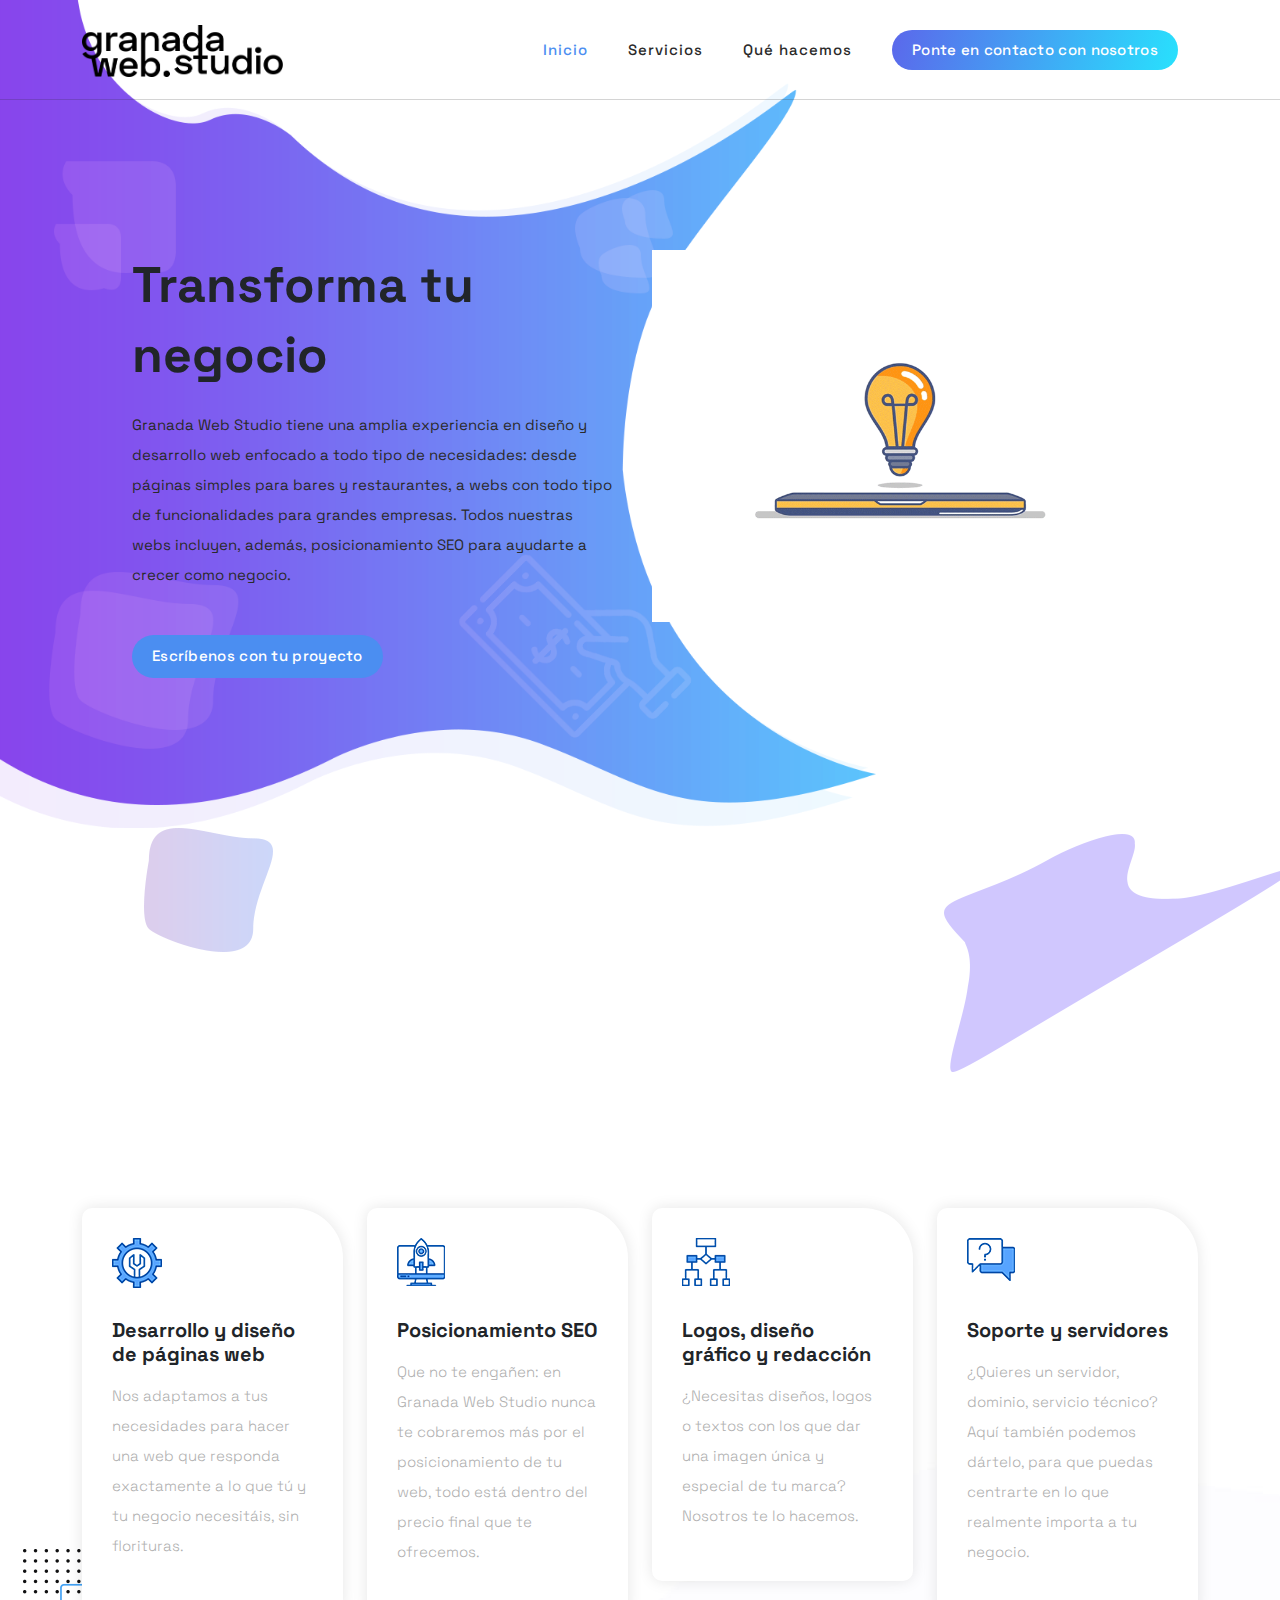
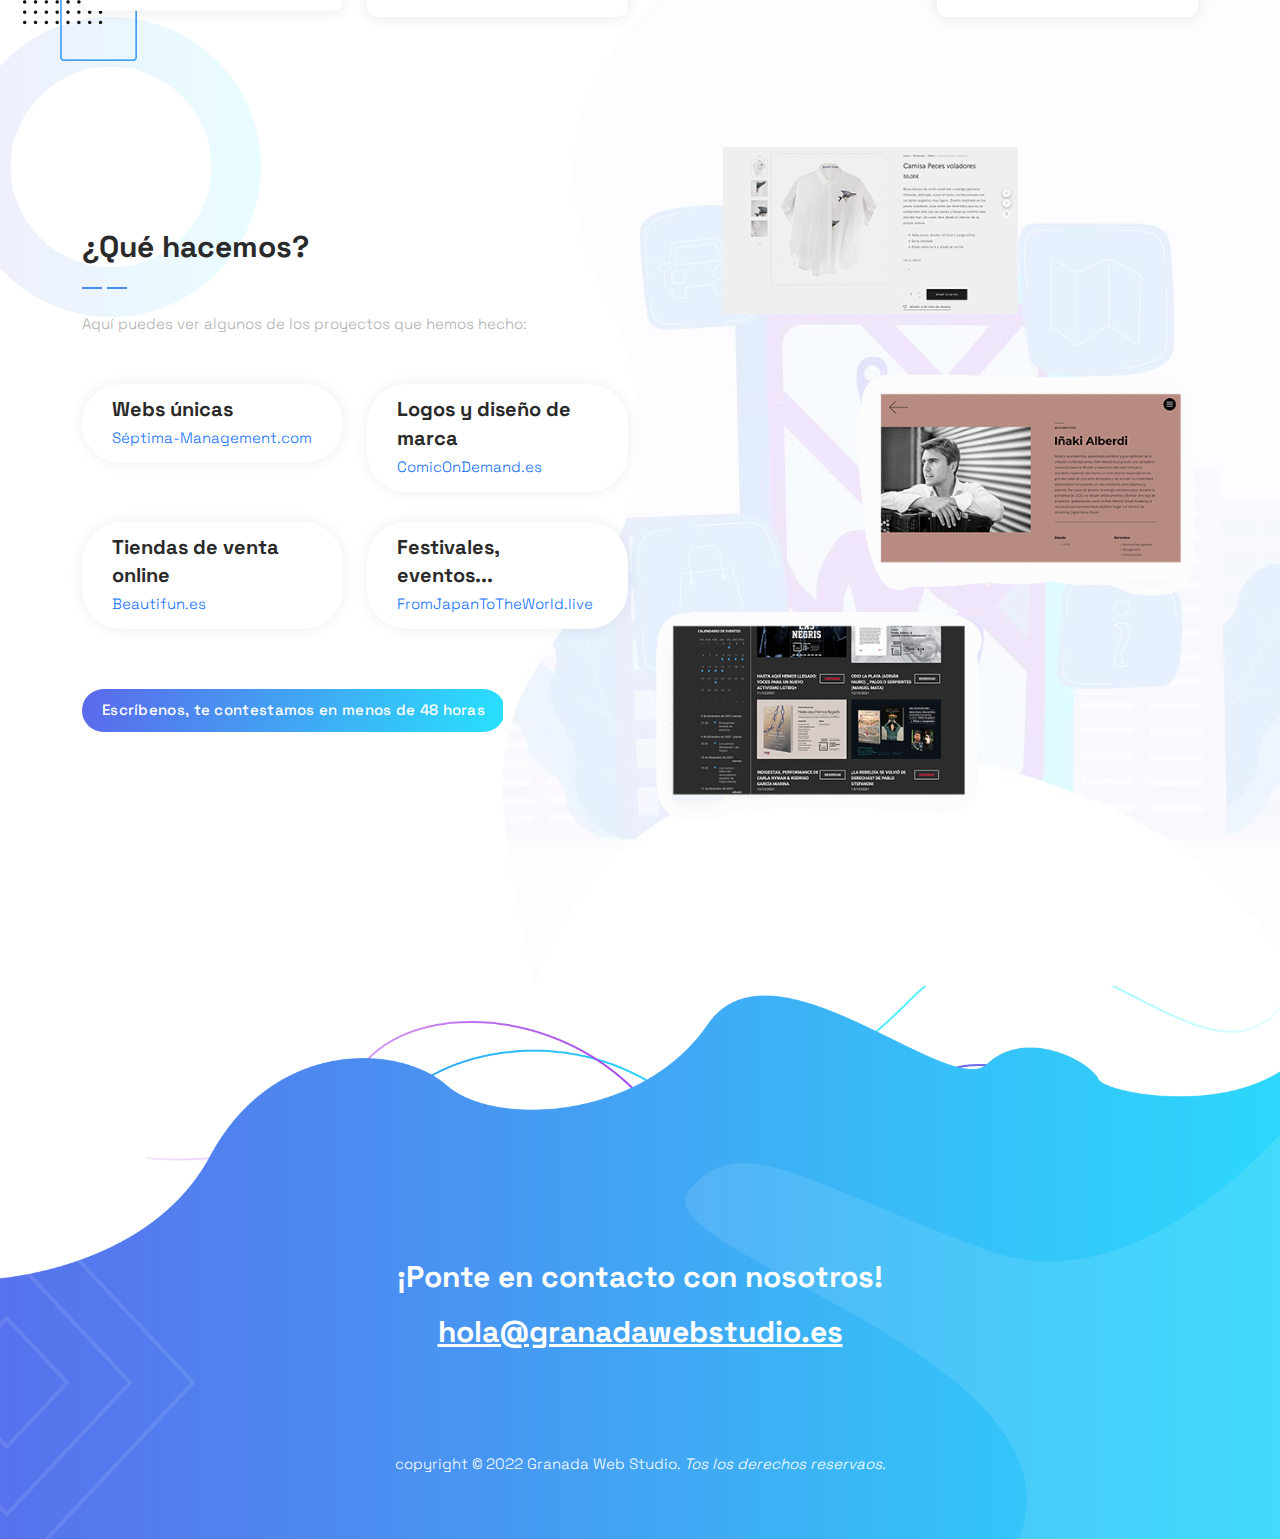
==== index.html @ 1169d25f "seo" ====
<!DOCTYPE html>
<html lang="es_ES">

  <head>

    <meta charset="UTF-8">
    <meta name="viewport" content="width=device-width, initial-scale=1, shrink-to-fit=no">
    <meta name="description" content="Diseño web y posicionamiento desde Granada al mejor precio: para negocios, bares, eventos y todo tipo de empresas."/>
    <meta property="og:locale" content="es_ES" />
    <meta property="og:type" content="website" />
    <meta property="og:title" content="Granada Web Studio: diseño web para bares, negocios y empresas" />
    <meta property="og:description" content="Diseño web y posicionamiento desde Granada al mejor precio: para negocios, bares, eventos y todo tipo de empresas." />
    <meta property="og:url" content="https://mangaondemand.es/" />
    <meta property="og:site_name" content="Granada Web Studio" />
    <meta property="og:image" content="assets/images/socials.png" />
    <meta property="og:image:secure_url" content="assets/images/socials.png" />
    <meta name="author" content="">
    <link rel="preconnect" href="https://fonts.googleapis.com">
    <link rel="preconnect" href="https://fonts.gstatic.com" crossorigin>
    <link rel="preconnect" href="https://fonts.googleapis.com">
    <link href="https://fonts.googleapis.com/css2?family=Space+Grotesk:wght@300;400;500;600;700&display=swap" rel="stylesheet"> 

    <title>Granada Web Studio - diseño web para bares, negocios y empresas</title>

    <!-- Bootstrap core CSS -->
    <link href="vendor/bootstrap/css/bootstrap.min.css" rel="stylesheet">


        <!-- Global site tag (gtag.js) - Google Analytics -->
<script async src="https://www.googletagmanager.com/gtag/js?id=UA-214917994-1">
</script>
<script>
  window.dataLayer = window.dataLayer || [];
  function gtag(){dataLayer.push(arguments);}
  gtag('js', new Date());

  gtag('config', 'UA-214917994-1');
</script>

    <!-- Additional CSS Files -->
    <link rel="stylesheet" href="https://use.fontawesome.com/releases/v5.8.1/css/all.css" integrity="sha384-50oBUHEmvpQ+1lW4y57PTFmhCaXp0ML5d60M1M7uH2+nqUivzIebhndOJK28anvf" crossorigin="anonymous">
    <link rel="stylesheet" href="assets/css/grx.css">
    <link rel="stylesheet" href="assets/css/animated.css">
    <link rel="stylesheet" href="assets/css/owl.css">

  </head>

<body>

  <!-- ***** Preloader Start ***** -->
  <div id="js-preloader" class="js-preloader">
    <div class="preloader-inner">
      <span class="dot"></span>
      <div class="dots">
        <span></span>
        <span></span>
        <span></span>
      </div>
    </div>
  </div>
  <!-- ***** Preloader End ***** -->

  <!-- ***** Header Area Start ***** -->
  <header class="header-area header-sticky wow slideInDown" data-wow-duration="0.75s" data-wow-delay="0s">
    <div class="container">
      <div class="row">
        <div class="col-12">
          <nav class="main-nav">
            <!-- ***** Logo Start ***** -->
            <a href="index.html" class="logo">
              <img src="assets/images/logo.png" alt="Chain App Dev">
            </a>
            <!-- ***** Logo End ***** -->
            <!-- ***** Menu Start ***** -->
            <ul class="nav">
              <li class="scroll-to-section"><a href="#top" class="active">Inicio</a></li>
              <li class="scroll-to-section"><a href="#services">Servicios</a></li>
              <li class="scroll-to-section"><a href="#about">Qué hacemos</a></li>
              <li><div class="gradient-button"><a href="#contact">Ponte en contacto con nosotros</a></div></li> 
            </ul>        
            <a class='menu-trigger'>
                <span>Menu</span>
            </a>
            <!-- ***** Menu End ***** -->
          </nav>
        </div>
      </div>
    </div>
  </header>

  <div class="main-banner wow fadeIn" id="top" data-wow-duration="1s" data-wow-delay="0.5s">
    <div class="container">
      <div class="row">
        <div class="col-lg-12">
          <div class="row">
            <div class="col-lg-6 align-self-center">
              <div class="left-content show-up header-text wow fadeInLeft" data-wow-duration="1s" data-wow-delay="1s">
                <div class="row">
                  <div class="col-lg-12">
                    <h2>Transforma tu negocio</h2>
                    <p>Granada Web Studio tiene una amplia experiencia en diseño y desarrollo web enfocado a todo tipo de necesidades: desde páginas simples para bares y restaurantes, a webs con todo tipo de funcionalidades para grandes empresas. Todos nuestras webs incluyen, además, posicionamiento SEO para ayudarte a crecer como negocio.</p>
                  </div>
                  <div class="col-lg-12">
                    <div class="white-button first-button scroll-to-section">
                      <a href="#contact">Escríbenos con tu proyecto</a>
                    </div>
                  </div>
                </div>
              </div>
            </div>
            <div class="col-lg-6">
              <div class="right-image wow fadeInRight" data-wow-duration="1s" data-wow-delay="0.5s">
                <img src="assets/images/home.gif" alt="">
              </div>
            </div>
          </div>
        </div>
      </div>
    </div>
  </div>

  <div id="services" class="services section">
    <div class="container">
      <div class="row">
        <div class="col-lg-8 offset-lg-2">
          <div class="section-heading  wow fadeInDown" data-wow-duration="1s" data-wow-delay="0.5s">
            <h4>Todo lo que tu idea necesita</h4>
            <img src="assets/images/heading-line-dec.png" alt="">
            <p>En Granada Web Studio llevamos 10 años trabajando con todo tipo de clientes. Sabemos lo que necesitas y cuál es la forma más rápida, barata y eficiente de dártelo. Échale un ojo a esto:</p>
          </div>
        </div>
      </div>
    </div>
    <div class="container">
      <div class="row">
        <div class="col-lg-3">
          <div class="service-item first-service">
            <div class="icon"></div>
            <h4>Desarrollo y diseño de páginas web</h4>
            <p>Nos adaptamos a tus necesidades para hacer una web que responda exactamente a lo que tú y tu negocio necesitáis, sin florituras.</p>
            
          </div>
        </div>
        <div class="col-lg-3">
          <div class="service-item second-service">
            <div class="icon"></div>
            <h4>Posicionamiento SEO</h4>
            <p>Que no te engañen: en Granada Web Studio nunca te cobraremos más por el posicionamiento de tu web, todo está dentro del precio final que te ofrecemos.</p>
            
          </div>
        </div>
        <div class="col-lg-3">
          <div class="service-item third-service">
            <div class="icon"></div>
            <h4>Logos, diseño gráfico y redacción</h4>
            <p>¿Necesitas diseños, logos o textos con los que dar una imagen única y especial de tu marca? Nosotros te lo hacemos.</p>
            
          </div>
        </div>
        <div class="col-lg-3">
          <div class="service-item fourth-service">
            <div class="icon"></div>
            <h4>Soporte y servidores</h4>
            <p>¿Quieres un servidor, dominio, servicio técnico? Aquí también podemos dártelo, para que puedas centrarte en lo que realmente importa a tu negocio.</p>
            
          </div>
        </div>
      </div>
    </div>
  </div>

  <div id="about" class="about-us section">
    <div class="container">
      <div class="row">
        <div class="col-lg-6 align-self-center">
          <div class="section-heading">
            <h4>¿Qué hacemos?</h4>
            <img src="assets/images/heading-line-dec.png" alt="">
            <p>Aquí puedes ver algunos de los proyectos que hemos hecho:</p>
          </div>
          <div class="row">
            <div class="col-lg-6">
              <div class="box-item">
                <h4><a target="_blank" href="https://septima-management.com/">Webs únicas</a></h4>
                <p><a target="_blank" href="https://septima-management.com/">Séptima-Management.com</a></p>
              </div>
            </div>
            <div class="col-lg-6">
              <div class="box-item">
                <h4><a target="_blank" href="https://comicondemand.es/">Logos y diseño de marca</a></h4>
                <p><a target="_blank" href="https://comicondemand.es/">ComicOnDemand.es</a></p>
              </div>
            </div>
            <div class="col-lg-6">
              <div class="box-item">
                <h4><a target="_blank" href="https://beautifun.es/">Tiendas de venta online</a></h4>
                <p><a target="_blank" href="https://beautifun.es/">Beautifun.es</a></p>
              </div>
            </div>
            <div class="col-lg-6">
              <div class="box-item">
                <h4><a target="_blank" href="https://fromjapantotheworld.live/">Festivales, eventos...</a></h4>
                <p><a target="_blank" href="https://fromjapantotheworld.live/">FromJapanToTheWorld.live</a></p>
              </div>
            </div>
            <div class="col-lg-12">
              <div class="gradient-button">
                <a href="#contact">Escríbenos, te contestamos en menos de 48 horas</a>
              </div>
            </div>
          </div>
        </div>
        <div class="col-lg-6">
          <div class="right-image">
            <img src="assets/images/webs.gif" alt="">
          </div>
        </div>
      </div>
    </div>
  </div>

 
  <footer id="contact">
    <div class="container">
      <div class="row">
        <div class="col-lg-12">
          <div class="section-heading">
            <h4>¡Ponte en contacto con nosotros!</h4>
              <h4 class="email"><a style="color:#fff;text-decoration: underline !important;" href="mailto:hola@granadawebstudio.es">hola@granadawebstudio.es</a></h4>
            </div>
          </div>
            
        </div>
      </div>
      <div class="row">
        
        <div class="col-lg-12">
          <div class="copyright-text">
            <p>copyright © 2022 Granada Web Studio. <i>Tos los derechos reservaos</i>.
         
        </p>
          </div>
        </div>
      </div>
    </div>
  </footer>


  <!-- Scripts -->
  <script src="vendor/jquery/jquery.min.js"></script>
  <script src="vendor/bootstrap/js/bootstrap.bundle.min.js"></script>
  <script src="assets/js/owl-carousel.js"></script>
  <script src="assets/js/animation.js"></script>
  <script src="assets/js/imagesloaded.js"></script>
  <script src="assets/js/popup.js"></script>
  <script src="assets/js/custom.js"></script>
</body>
</html>
---- assets/css/grx.css ----
/*

TemplateMo 570 Chain App Dev

https://templatemo.com/tm-570-chain-app-dev

*/

/* ---------------------------------------------
Table of contents
------------------------------------------------
01. font & reset css
02. reset
03. global styles
04. header
05. banner
06. features
07. testimonials
08. contact
09. footer
10. preloader
11. search
12. portfolio

--------------------------------------------- */
/* 
---------------------------------------------
font & reset css
--------------------------------------------- 
*/
/* 
---------------------------------------------
reset
--------------------------------------------- 
*/
html, body, div, span, applet, object, iframe, h1, h2, h3, h4, h5, h6, p, blockquote, div
pre, a, abbr, acronym, address, big, cite, code, del, dfn, em, font, img, ins, kbd, q,
s, samp, small, strike, strong, sub, sup, tt, var, b, u, i, center, dl, dt, dd, ol, ul, li,
figure, header, nav, section, article, aside, footer, figcaption {
  margin: 0;
  padding: 0;
  border: 0;
  outline: 0;
}

/* clear fix */
.grid:after {
  content: '';
  display: block;
  clear: both;
}

/* ---- .grid-item ---- */

.grid-sizer,
.grid-item {
  width: 50%;
}

.grid-item {
  float: left;
}

.grid-item img {
  display: block;
  max-width: 100%;
}

.clearfix:after {
  content: ".";
  display: block;
  clear: both;
  visibility: hidden;
  line-height: 0;
  height: 0;
}

.clearfix {
  display: inline-block;
}

html[xmlns] .clearfix {
  display: block;
}

* html .clearfix {
  height: 1%;
}

ul, li {
  padding: 0;
  margin: 0;
  list-style: none;
}

header, nav, section, article, aside, footer, hgroup {
  display: block;
}

* {
  box-sizing: border-box;
}

html, body {
  font-family: 'Space Grotesk', sans-serif;
  font-weight: 400;
  background-color: #fff;
  -ms-text-size-adjust: 100%;
  -webkit-font-smoothing: antialiased;
  -moz-osx-font-smoothing: grayscale;
}

a {
  text-decoration: none !important;
}

h1, h2, h3, h4, h5, h6 {
  margin-top: 0px;
  margin-bottom: 0px;
}

ul {
  margin-bottom: 0px;
}

p {
  font-size: 15px;
  line-height: 30px;
  font-weight: 300;
  color: #afafaf;
  text-align: left;
}

img {
  width: 100%;
  overflow: hidden;
}


/* 
---------------------------------------------
global styles
--------------------------------------------- 
*/
html,
body {
  background: #fff;
  font-family: 'Space Grotesk', sans-serif;
}

::selection {
  background: #4b8ef1;
  color: #fff !important;
}

::-moz-selection {
  background: #4b8ef1;
  color: #fff !important;
}

@media (max-width: 991px) {
  html, body {
    overflow-x: hidden;
  }
  .mobile-top-fix {
    margin-top: 30px;
    margin-bottom: 0px;
  }
  .mobile-bottom-fix {
    margin-bottom: 30px;
  }
  .mobile-bottom-fix-big {
    margin-bottom: 60px;
  }
}

.section-heading {
  position: relative;
  z-index: 2;
}

.section-heading h4 {
  color: #2a2a2a;
  font-size: 30px;
  font-weight: 700;
  margin-bottom: 10px;
}

.section-heading h4 em {
  font-style: normal;
  color: #4b8ef1;
}

.section-heading img {
  width: 45px;
  height: 2px;
}

.section-heading p {
  margin-top: 10px;
}

.show-up {
  position: relative;
  z-index: 2;
}

.white-button a {
  display: inline-block !important;
  padding: 10px 20px !important;
  color: #4b8ef1 !important;
  font-size: 15px;
  background-color: #fff;
  border-radius: 23px;
  font-weight: 500 !important;
  letter-spacing: 0.3px !important;
  transition: all .5s;
}

.white-button a i {
  margin-left: 5px;
  font-size: 18px;
}

.white-button a:hover {
  background-color: #4b8ef1;
  color: #fff !important;
}

.text-button a {
  font-size: 15px;
}

.text-button a i {
  margin-left: 5px;
  font-size: 14px;
  transition: all .3s;
}

.text-button a:hover i {
  margin-left: 8px;
}

.gradient-button a {
  display: inline-block !important;
  padding: 10px 20px !important;
  color: #fff !important;
  font-size: 15px;
  background: rgb(19,175,240);
  background: linear-gradient(105deg, rgba(91,104,235,1) 0%, rgba(40,225,253,1) 100%);
  border-radius: 23px;
  font-weight: 500 !important;
  letter-spacing: 0.3px !important;
  transition: all .5s;
}

.gradient-button a:hover {
  color: #fff !important;
  background: rgb(19,175,240);
  background: linear-gradient(105deg, rgba(91,104,235,1) 0%, rgba(40,225,253,1) 100%);
}

.border-button a {
  display: inline-block !important;
  padding: 10px 20px !important;
  color: #4b8ef1 !important;
  border: 1px solid #4b8ef1;
  font-size: 15px;
  display: inline-block;
  background-color: #fff;
  border-radius: 23px;
  font-weight: 500 !important;
  letter-spacing: 0.3px !important;
  transition: all .5s;
}

.border-button a:hover {
  background-color: #4b8ef1;
  color: #fff !important;
}

.email{
  font-size:35px;
}


@media (max-width: 992px) {

.email{
  font-size:25px !important;
}
.header-area .main-nav .logo {
  width: 30% !important;
}
.gradient-button{display: none;}
}

/* 
---------------------------------------------
header
--------------------------------------------- 
*/

.background-header {
  background-color: #fff !important;
  height: 80px!important;
  border-bottom: none !important;
  position: fixed!important;
  top: 0px;
  left: 0px;
  right: 0px;
  box-shadow: 0px 5px 8px rgba(0,0,0,0.03);
}

.background-header .logo,
.background-header .main-nav .nav li a {
  color: #fff;
}

.background-header .main-nav .nav li:hover a {
  color: #4b8ef1;
}

.background-header .nav li a.active {
  position: relative;
  color: #fff;
}

.background-header .nav li a.active:after {
  position: absolute;
  width: 100%;
  height: 1px;
  background-color: #4b8ef1;
  content: '';
  left: 50%;
  bottom: -20px;
  transform: translateX(-50%);
}

.background-header .nav li:last-child a.active:after {
  background-color: transparent;
}

.header-area {
  background-color: transparent;
  border-bottom: 1px solid rgba(42,42,42,0.2);
  position: absolute;
  left: 0px;
  right: 0px;
  z-index: 100;
  height: 100px;
  -webkit-transition: all .5s ease 0s;
  -moz-transition: all .5s ease 0s;
  -o-transition: all .5s ease 0s;
  transition: all .5s ease 0s;
}

.header-area .main-nav {
  min-height: 80px;
  background: transparent;
}

.header-area .main-nav .logo {
  width: 18%;
  float: left;
  -webkit-transition: all 0.3s ease 0s;
  -moz-transition: all 0.3s ease 0s;
  -o-transition: all 0.3s ease 0s;
  transition: all 0.3s ease 0s;
}

.header-area .main-nav .logo {
    line-height: 100px;
    float: left;
    -webkit-transition: all 0.3s ease 0s;
    -moz-transition: all 0.3s ease 0s;
    -o-transition: all 0.3s ease 0s;
    transition: all 0.3s ease 0s;
}

.background-header .main-nav .logo {
  line-height: 80px;
}

.background-header .main-nav .nav {
  margin-top: 20px !important;
}

.header-area .main-nav .nav {
  float: right;
  margin-top: 30px;
  margin-right: 0px;
  background-color: transparent;
  -webkit-transition: all 0.3s ease 0s;
  -moz-transition: all 0.3s ease 0s;
  -o-transition: all 0.3s ease 0s;
  transition: all 0.3s ease 0s;
  position: relative;
  z-index: 999;
}

.header-area .main-nav .nav li {
  padding-left: 20px;
  padding-right: 20px;
}

.header-area .main-nav .nav li:nth-child(6) {
  padding-right: 0px;
  padding-left: 40px;
}

.header-area .main-nav .nav li:last-child a ,
.background-header .main-nav .nav li:last-child a,
.header-area .main-nav .nav li:nth-child(6) a ,
.background-header .main-nav .nav li:nth-child(6) a {
  padding: 0px 20px !important;
  font-weight: 400;
}

.header-area .main-nav .nav li:last-child a:hover ,
.background-header .main-nav .nav li:last-child a:hover,
.header-area .main-nav .nav li:nth-child(6) a:hover ,
.background-header .main-nav .nav li:nth-child(6) a:hover {
  color: #fff !important;
}

.header-area .main-nav .nav li a {
  display: block;
  font-weight: 500;
  font-size: 15px;
  color: #2a2a2a;
  -webkit-transition: all 0.3s ease 0s;
  -moz-transition: all 0.3s ease 0s;
  -o-transition: all 0.3s ease 0s;
  transition: all 0.3s ease 0s;
  height: 40px;
  line-height: 40px;
  border: transparent;
  letter-spacing: 1px;
}

.header-area .main-nav .nav li:hover a,
.header-area .main-nav .nav li a.active {
  color: #4b8ef1!important;
}

.header-area .main-nav .nav li:last-child a.active {
  color: #fff !important;
}

.background-header .main-nav .nav li:hover a,
.background-header .main-nav .nav li a.active {
  color: #4b8ef1!important;
  opacity: 1;
}

.header-area .main-nav .nav li.submenu {
  position: relative;
  padding-right: 30px;
}

.header-area .main-nav .nav li.submenu:after {
  font-family: FontAwesome;
  content: "\f107";
  font-size: 12px;
  color: #2a2a2a;
  position: absolute;
  right: 18px;
  top: 12px;
}

.background-header .main-nav .nav li.submenu:after {
  color: #2a2a2a;
}

.header-area .main-nav .nav li.submenu ul {
  position: absolute;
  width: 200px;
  box-shadow: 0 2px 28px 0 rgba(0, 0, 0, 0.06);
  overflow: hidden;
  top: 50px;
  opacity: 0;
  transform: translateY(+2em);
  visibility: hidden;
  z-index: -1;
  transition: all 0.3s ease-in-out 0s, visibility 0s linear 0.3s, z-index 0s linear 0.01s;
}

.header-area .main-nav .nav li.submenu ul li {
  margin-left: 0px;
  padding-left: 0px;
  padding-right: 0px;
}

.header-area .main-nav .nav li.submenu ul li a {
  opacity: 1;
  display: block;
  background: #f7f7f7;
  color: #2a2a2a!important;
  padding-left: 20px;
  height: 40px;
  line-height: 40px;
  -webkit-transition: all 0.3s ease 0s;
  -moz-transition: all 0.3s ease 0s;
  -o-transition: all 0.3s ease 0s;
  transition: all 0.3s ease 0s;
  position: relative;
  font-size: 13px;
  font-weight: 400;
  border-bottom: 1px solid #eee;
}

.header-area .main-nav .nav li.submenu ul li a:hover {
  background: #fff;
  color: #4b8ef1!important;
  padding-left: 25px;
}

.header-area .main-nav .nav li.submenu ul li a:hover:before {
  width: 3px;
}

.header-area .main-nav .nav li.submenu:hover ul {
  visibility: visible;
  opacity: 1;
  z-index: 1;
  transform: translateY(0%);
  transition-delay: 0s, 0s, 0.3s;
}

.header-area .main-nav .menu-trigger {
  cursor: pointer;
  display: block;
  position: absolute;
  top: 33px;
  width: 32px;
  height: 40px;
  text-indent: -9999em;
  z-index: 99;
  right: 40px;
  display: none;
}

.background-header .main-nav .menu-trigger {
  top: 23px;
}

.header-area .main-nav .menu-trigger span,
.header-area .main-nav .menu-trigger span:before,
.header-area .main-nav .menu-trigger span:after {
  -moz-transition: all 0.4s;
  -o-transition: all 0.4s;
  -webkit-transition: all 0.4s;
  transition: all 0.4s;
  background-color: #2a2a2a;
  display: block;
  position: absolute;
  width: 30px;
  height: 2px;
  left: 0;
}

.background-header .main-nav .menu-trigger span,
.background-header .main-nav .menu-trigger span:before,
.background-header .main-nav .menu-trigger span:after {
  background-color: #2a2a2a;
}

.header-area .main-nav .menu-trigger span:before,
.header-area .main-nav .menu-trigger span:after {
  -moz-transition: all 0.4s;
  -o-transition: all 0.4s;
  -webkit-transition: all 0.4s;
  transition: all 0.4s;
  background-color: #2a2a2a;
  display: block;
  position: absolute;
  width: 30px;
  height: 2px;
  left: 0;
  width: 75%;
}

.background-header .main-nav .menu-trigger span:before,
.background-header .main-nav .menu-trigger span:after {
  background-color: #2a2a2a;
}

.header-area .main-nav .menu-trigger span:before,
.header-area .main-nav .menu-trigger span:after {
  content: "";
}

.header-area .main-nav .menu-trigger span {
  top: 16px;
}

.header-area .main-nav .menu-trigger span:before {
  -moz-transform-origin: 33% 100%;
  -ms-transform-origin: 33% 100%;
  -webkit-transform-origin: 33% 100%;
  transform-origin: 33% 100%;
  top: -10px;
  z-index: 10;
}

.header-area .main-nav .menu-trigger span:after {
  -moz-transform-origin: 33% 0;
  -ms-transform-origin: 33% 0;
  -webkit-transform-origin: 33% 0;
  transform-origin: 33% 0;
  top: 10px;
}

.header-area .main-nav .menu-trigger.active span,
.header-area .main-nav .menu-trigger.active span:before,
.header-area .main-nav .menu-trigger.active span:after {
  background-color: transparent;
  width: 100%;
}

.header-area .main-nav .menu-trigger.active span:before {
  -moz-transform: translateY(6px) translateX(1px) rotate(45deg);
  -ms-transform: translateY(6px) translateX(1px) rotate(45deg);
  -webkit-transform: translateY(6px) translateX(1px) rotate(45deg);
  transform: translateY(6px) translateX(1px) rotate(45deg);
  background-color: #2a2a2a;
}

.background-header .main-nav .menu-trigger.active span:before {
  background-color: #2a2a2a;
}

.header-area .main-nav .menu-trigger.active span:after {
  -moz-transform: translateY(-6px) translateX(1px) rotate(-45deg);
  -ms-transform: translateY(-6px) translateX(1px) rotate(-45deg);
  -webkit-transform: translateY(-6px) translateX(1px) rotate(-45deg);
  transform: translateY(-6px) translateX(1px) rotate(-45deg);
  background-color: #2a2a2a;
}

.background-header .main-nav .menu-trigger.active span:after {
  background-color: #2a2a2a;
}

.header-area.header-sticky {
  min-height: 80px;
}

.header-area .nav {
  margin-top: 30px;
}

.header-area.header-sticky .nav li a.active {
  color: #4b8ef1;
}

@media (max-width: 1200px) {
  .header-area .main-nav .nav li {
    padding-left: 12px;
    padding-right: 12px;
  }
  .header-area .main-nav:before {
    display: none;
  }
}

@media (max-width: 992px) {
  .header-area .main-nav .nav li:last-child  ,
  .background-header .main-nav .nav li:last-child {
    color: #069;
  }
  .header-area .main-nav .nav li:nth-child(6),
  .background-header .main-nav .nav li:nth-child(6) {
    padding-right: 0px;
  }
  .background-header .nav li a.active:after {
    display: none;
  }
}

@media (max-width: 767px) {
  .pre-header ul.info li:last-child,
  .pre-header ul.info li:nth-child(6) {
    display: none!important;
  }
  .background-header .main-nav .nav {
    margin-top: 80px !important;
  }
  .header-area .main-nav .logo {
    color: #1e1e1e;
  }
  .header-area.header-sticky .nav li a:hover,
  .header-area.header-sticky .nav li a.active {
    color: #4b8ef1!important;
    opacity: 1;
  }
  .header-area.header-sticky .nav li.search-icon a {
    width: 100%;
  }
  .header-area {
    background-color: #fff;
    padding: 0px 15px;
    height: 100px;
    box-shadow: none;
    text-align: center;
    box-shadow: 0px 5px 8px rgba(0,0,0,0.03);
  }
  .header-area .container {
    padding: 0px;
  }
  .header-area .logo {
    margin-left: 30px;
  }
  .header-area .menu-trigger {
    display: block !important;
  }
  .header-area .main-nav {
    overflow: hidden;
  }
  .header-area .main-nav .nav {
    float: none;
    width: 100%;
    display: none;
    -webkit-transition: all 0s ease 0s;
    -moz-transition: all 0s ease 0s;
    -o-transition: all 0s ease 0s;
    transition: all 0s ease 0s;
    margin-left: 0px;
  }
  .background-header .nav {
    margin-top: 80px;
  }
  .header-area .main-nav .nav li:first-child {
    border-top: 1px solid #eee;
  }
  .header-area.header-sticky .nav {
    margin-top: 100px;
  }
  .header-area .main-nav .nav li {
    width: 100%;
    background: #fff;
    border-bottom: 1px solid #e7e7e7;
    padding-left: 0px !important;
    padding-right: 0px !important;
  }
  .header-area .main-nav .nav li a {
    height: 50px !important;
    line-height: 50px !important;
    padding: 0px !important;
    border: none !important;
    background: #f7f7f7 !important;
    color: #191a20 !important;
  }
  .header-area .main-nav .nav li a:hover {
    background: #eee !important;
    color: #4b8ef1!important;
  }
  .header-area .main-nav .nav li.submenu ul {
    position: relative;
    visibility: inherit;
    opacity: 1;
    z-index: 1;
    transform: translateY(0%);
    transition-delay: 0s, 0s, 0.3s;
    top: 0px;
    width: 100%;
    box-shadow: none;
    height: 0px;
  }
  .header-area .main-nav .nav li.submenu ul li a {
    font-size: 12px;
    font-weight: 400;
  }
  .header-area .main-nav .nav li.submenu ul li a:hover:before {
    width: 0px;
  }
  .header-area .main-nav .nav li.submenu ul.active {
    height: auto !important;
  }
  .header-area .main-nav .nav li.submenu:after {
    color: #3B566E;
    right: 25px;
    font-size: 14px;
    top: 15px;
  }
  .header-area .main-nav .nav li.submenu:hover ul, .header-area .main-nav .nav li.submenu:focus ul {
    height: 0px;
  }
}

@media (min-width: 767px) {
  .header-area .main-nav .nav {
    display: flex !important;
  }
}

/* 
---------------------------------------------
preloader
--------------------------------------------- 
*/

.js-preloader {
    position: fixed;
    top: 0;
    left: 0;
    right: 0;
    bottom: 0;
    background-color: #fff;
    display: -webkit-box;
    display: flex;
    -webkit-box-align: center;
    align-items: center;
    -webkit-box-pack: center;
    justify-content: center;
    opacity: 1;
    visibility: visible;
    z-index: 9999;
    -webkit-transition: opacity 0.25s ease;
    transition: opacity 0.25s ease;
}

.js-preloader.loaded {
    opacity: 0;
    visibility: hidden;
    pointer-events: none;
}

@-webkit-keyframes dot {
    50% {
        -webkit-transform: translateX(96px);
        transform: translateX(96px);
    }
}

@keyframes dot {
    50% {
        -webkit-transform: translateX(96px);
        transform: translateX(96px);
    }
}

@-webkit-keyframes dots {
    50% {
        -webkit-transform: translateX(-31px);
        transform: translateX(-31px);
    }
}

@keyframes dots {
    50% {
        -webkit-transform: translateX(-31px);
        transform: translateX(-31px);
    }
}

.preloader-inner {
    position: relative;
    width: 142px;
    height: 40px;
    background: #fff;
}

.preloader-inner .dot {
    position: absolute;
    width: 16px;
    height: 16px;
    top: 12px;
    left: 15px;
    background: #4b8ef1;
    border-radius: 50%;
    -webkit-transform: translateX(0);
    transform: translateX(0);
    -webkit-animation: dot 2.8s infinite;
    animation: dot 2.8s infinite;
}

.preloader-inner .dots {
    -webkit-transform: translateX(0);
    transform: translateX(0);
    margin-top: 12px;
    margin-left: 31px;
    -webkit-animation: dots 2.8s infinite;
    animation: dots 2.8s infinite;
}

.preloader-inner .dots span {
    display: block;
    float: left;
    width: 16px;
    height: 16px;
    margin-left: 16px;
    background: #4b8ef1;
    border-radius: 50%;
}



/* 
---------------------------------------------
Banner Style
--------------------------------------------- 
*/

.main-banner {
  background-repeat: no-repeat;
  background-position: center center;
  background-size: cover;
  padding: 250px 120px 150px 120px;
  position: relative;
  overflow: hidden;
}

.main-banner:after {
  content: '';
  background-image: url(../images/slider-left-dec.png);
  background-repeat: no-repeat;
  background-size: contain;
  position: absolute;
  left: 0px;
  top: 0px;
  width: 100%;
  height: 100%;
  z-index: 1;
}

.main-banner .left-content {
  margin-right: 15px;
}

.main-banner .left-content h2 {
  z-index: 2;
  position: relative;
  font-weight: 700;
  line-height: 70px;
  font-size: 50px;
  margin-bottom: 20px;
}

.main-banner .left-content p {
  margin-bottom: 45px;
  color: #2a2a2a;
  font-weight: 400;
}

.main-banner .left-content .first-button {
  margin-right: 15px;
}

.main-banner .left-content .white-button {
  display: inline-block;
}

.main-banner .right-image {
  text-align: center;
  position: relative;
  z-index: 20;
}

.main-banner .right-image img {
  max-width: 710px;
}

.main-banner .left-content .white-button a {
  background-color: #4b8ef1;
  color: #fff !important;
}

/* 
---------------------------------------------
Services Style
--------------------------------------------- 
*/

.services {
  padding-top: 130px;
  position: relative;
}

.services  .section-heading p {
  margin-top: 10px;
  margin-left: 18%;
  margin-right: 18%;
}

.services .container-fluid {
  padding-left: 65px;
  padding-right: 65px;
}

.services:after {
  content: '';
  background-image: url(../images/services-left-dec.png);
  background-repeat: no-repeat;
  position: absolute;
  left: 0;
  bottom: -300px;
  width: 261px;
  height: 368px;
  z-index: 0;
}

.services:before {
  content: '';
  background-image: url(../images/services-right-dec.png);
  background-repeat: no-repeat;
  position: absolute;
  right: 0;
  top: 0;
  width: 1136px;
  height: 244px;
  z-index: 0;
}

.services .section-heading {
  text-align: center;
  margin-bottom: 80px;
}

.services .section-heading .line-dec {
  margin: 0 auto;
}

.service-item {
  position: relative;
  z-index: 1;
  padding: 30px;
  box-shadow: 0px 0px 15px rgba(0,0,0,0.1);
  background-color: #fff;
  border-radius: 10px;
  border-top-right-radius: 50px;
  transition: all .3s;
}

.service-item .icon {
  margin-left: 0px;
  margin-bottom: 30px;
  background-repeat: no-repeat;
  width: 50px;
  height: 50px;
  transition: all .3s;
}

.service-item h4 {
  transition: all .3s;
  font-size: 20px;
  font-weight: 700;
  margin-bottom: 15px;
}

.service-item p {
  transition: all .3s;
  font-size: 15px;
  margin-bottom: 20px;
}

.service-item:hover h4,
.service-item:hover p,
.service-item:hover .text-button a {
  color: #fff;
}

.first-service .icon {
  background-image: url(../images/service-icon-01.png);
}

.first-service:hover .icon {
  background-image: url(../images/service-icon-hover-01.png);
}

.second-service .icon {
  background-image: url(../images/service-icon-02.png);
}

.second-service:hover .icon {
  background-image: url(../images/service-icon-hover-02.png);
}


.third-service .icon {
  background-image: url(../images/service-icon-03.png);
}

.third-service:hover .icon {
  background-image: url(../images/service-icon-hover-03.png);
}

.fourth-service .icon {
  background-image: url(../images/service-icon-04.png);
}

.fourth-service:hover .icon {
  background-image: url(../images/service-icon-hover-04.png);
}

.service-item:hover {
  background-image: url(../images/service-bg.jpg);
  background-position: right top;
  background-repeat: no-repeat;
  background-size: cover;
}



/*
---------------------------------------------
About Us
---------------------------------------------
*/

.about-us {
  padding-top: 130px;
  position: relative;
}

.about-us .section-heading {
  margin-bottom: 45px;
}

.about-us .section-heading,
.about-us .box-item,
.about-us p,
.about-us .box-item .gradient-button,
.about-us .box-item span {
  position: relative;
  z-index: 1;
}

.about-us .box-item {
  box-shadow: 0px 0px 15px rgba(0,0,0,0.07);
  padding: 10px 30px;
  background-color: #fff;
  border-radius: 40px;
  margin-bottom: 30px;
}

.about-us .box-item h4 a {
  font-size: 20px;
  font-weight: 700;
  margin-top: 8px;
  color: #2a2a2a;
  transition: all .3s;
}

.about-us .box-item p {
  margin-bottom: 0px;
}

.about-us .box-item:hover h4 a {
  color: #4b8ef1;
}

.about-us .gradient-button {
  margin-top: 30px;
  margin-bottom: 10px;
}

.about-us span {
  font-size: 14px;
  color: #7a7a7a;
}

.about-us .right-image {
  position: relative;
  z-index: 1;
}

.about-us:after {
  background-image: url(../images/about-bg.jpg);
  width: 777px;
  height: 1132px;
  content: '';
  position: absolute;
  background-repeat: no-repeat;
  right: 0;
  top: 50%;
  transform: translateY(-50%);
  z-index: 0;
}



/* 
---------------------------------------------
The Clients
---------------------------------------------
*/

.the-clients {
  margin-top: 130px;
}

.the-clients  .section-heading {
  text-align: center;
  margin-bottom: 80px;
}

.the-clients  .section-heading p {
  margin-top: 10px;
  margin-left: 18%;
  margin-right: 18%;
}

.the-clients .naccs {
  position: relative;
}

.menu .thumb h4 {
  margin-bottom: 0px;
  font-size: 20px;
  color: #2a2a2a;
}

.menu .thumb span.date {
  display: inline-block;
  margin-top: 0px;
  color: #afafaf;
}

.menu .thumb span.category,
.menu .thumb span.rating {
  font-weight: 700;
  color: #afafaf;
}

.menu .thumb i {
  color: #afafaf;
}

.the-clients .naccs .menu div {
  color: #fff;
  font-size: 15px;
  margin-bottom: 15px;
  margin-top: 15px;
  text-align: left;
  padding: 0px 15px;
  cursor: pointer;
  position: relative;
  transition: 1s all cubic-bezier(0.075, 0.82, 0.165, 1);
}

.the-clients .naccs .menu div.active h4,
.the-clients .naccs .menu div.active i,
.the-clients .naccs .menu div.active span.rating,
.the-clients .naccs .menu div.active .thumb {
  color: #4b8ef1;
}

.the-clients ul.nacc {
  position: relative;
  min-height: 100%;
  list-style: none;
  margin: 0;
  padding: 0;
  transition: 0.5s all cubic-bezier(0.075, 0.82, 0.165, 1);
}

.the-clients ul.nacc li {
  opacity: 0;
  transform: translateX(-50px);
  position: absolute;
  list-style: none;
  transition: 1s all cubic-bezier(0.075, 0.82, 0.165, 1);
}

.the-clients ul.nacc li.active {
  transition-delay: 0.3s;
  position: relative;
  z-index: 2;
  opacity: 1;
  transform: translateX(0px);
}

.the-clients ul.nacc li {
  width: 100%;
}

.the-clients .nacc .thumb .client-content img {
  width: 76px;
  height: 62px;
}

.the-clients .nacc .thumb .client-content {
  padding: 60px 30px;
  background-image: url(../images/client-bg.png);
  background-size: cover;
  border-radius: 50px;
  width: 100%;
  height: auto;
  background-repeat: no-repeat;
}

.the-clients .nacc .thumb .client-content p {
  color: #fff;
  font-weight: 500;
  font-size: 16px;
  font-style: italic;
  margin-top: 30px;
}

.the-clients .nacc .thumb .down-content {
  margin-top: 30px;
}

.the-clients .nacc .thumb .down-content img {
  width: 170px;
  height: 170px;
  border-radius: 50%;
  display: inline;
}

.the-clients .nacc .thumb .down-content .right-content {
  display: inline-block;
  margin-left: 20px;
}

.the-clients .nacc .thumb .down-content .right-content h4 {
  font-size: 20px;
  font-weight: 700;
  margin-bottom: 15px;
}

.the-clients .nacc .thumb .down-content .right-content span {
  color: #2a2a2a;
}


/* 
---------------------------------------------
The Clients
---------------------------------------------
*/

.pricing-tables {
  padding-top: 130px;
}

.pricing-tables  .section-heading {
  text-align: center;
  margin-bottom: 80px;
}

.pricing-tables  .section-heading p {
  margin-top: 10px;
  margin-left: 18%;
  margin-right: 18%;
}

.pricing-item-regular {
  margin-top: 30px;
  box-shadow: 0px 0px 15px rgba(0,0,0,0.07);
  border-radius: 50px;
  padding: 90px 30px;
  text-align: center;
  position: relative;
  z-index: 1;
  overflow: hidden;
}

.pricing-item-regular:before {
  position: absolute;
  top: 0;
  left: 0;
  background-image: url(../images/regular-table-top.png);
  z-index: 0;
  content: '';
  width: 274px;
  height: 221px;
}

.pricing-item-regular:after {
  position: absolute;
  bottom: 0;
  right: 0;
  background-image: url(../images/regular-table-bottom.png);
  z-index: 0;
  content: '';
  width: 370px;
  height: 171px;
}

.pricing-item-regular span.price {
  font-size: 40px;
  color: #fff;
  position: absolute;
  font-weight: 700;
  z-index: 1;
  left: 30px;
  top: 30px;
}

.pricing-item-regular h4 {
  font-size: 20px;
  font-weight: 700;
  margin-bottom: 30px;
}

.pricing-item-regular .icon img {
  width: 120px;
  height: 106px;
  margin-bottom: 30px;
}

.pricing-item-regular ul li {
  color: #4b8ef1;
  font-size: 15px;
  margin-bottom: 15px;
}

.pricing-item-regular ul li:last-child {
  margin-bottom: 0px;
}

.pricing-item-regular ul li.non-function {
  color: #afafaf;
  text-decoration: line-through;
}

.pricing-item-regular .border-button {
  position: relative;
  z-index: 1;
  margin-top: 40px;
}

.pricing-item-pro {
  box-shadow: 0px 0px 15px rgba(0,0,0,0.07);
  border-radius: 50px;
  padding: 120px 30px;
  text-align: center;
  position: relative;
  z-index: 1;
  overflow: hidden;
}

.pricing-item-pro:before {
  position: absolute;
  top: 0;
  left: 0;
  background-image: url(../images/pro-table-top.png);
  z-index: 0;
  content: '';
  width: 281px;
  height: 251px;
}

.pricing-item-pro:after {
  position: absolute;
  bottom: 0;
  right: 0;
  background-repeat: no-repeat;
  background-size: cover;
  background-image: url(../images/pro-table-bottom.png);
  z-index: 0;
  content: '';
  width: 100%;
  height: 201px;
}

.pricing-item-pro span.price {
  font-size: 40px;
  color: #fff;
  position: absolute;
  font-weight: 700;
  z-index: 1;
  left: 30px;
  top: 30px;
}

.pricing-item-pro h4 {
  font-size: 20px;
  font-weight: 700;
  margin-bottom: 30px;
}

.pricing-item-pro .icon img {
  width: 120px;
  height: 106px;
  margin-bottom: 30px;
}

.pricing-item-pro ul li {
  color: #4b8ef1;
  font-size: 15px;
  margin-bottom: 15px;
}

.pricing-item-pro ul li:last-child {
  margin-bottom: 0px;
}

.pricing-item-pro ul li.non-function {
  color: #afafaf;
  text-decoration: line-through;
}

.pricing-item-pro .border-button {
  position: relative;
  z-index: 1;
  margin-top: 40px;
}




/* 
---------------------------------------------
Free Quote
--------------------------------------------- 
*/

.free-quote {
  background-image: url(../images/quote-bg.jpg);
  background-repeat: no-repeat;
  background-position: center center;
  background-size: cover;
  padding: 120px 0px;
  text-align: center;
  position: relative;
  z-index: 2;
  margin-top: 130px;
}

.free-quote .section-heading {
  margin-bottom: 60px;
}

.free-quote .section-heading h6,
.free-quote .section-heading h4 {
  color: #fff;
}

.free-quote .section-heading .line-dec {
  margin: 0 auto;
  background-color: #fff;
}

.free-quote form {
  background-color: #fff;
  display: inline-block;
  width: 100%;
  min-height: 80px;
  border-radius: 40px;
  position: relative;
  z-index: 1;
}

.free-quote form input {
  width: 100%;
  margin-top: 20px;
  margin-left: 30px;
  color: #afafaf;
  font-weight: 400;
  font-size: 15px;
  height: 40px;
  background-color: transparent;
  border-bottom: 1px solid #eee;
  border-top: none;
  border-left: none;
  border-right: none;
  position: relative;
  z-index: 2;
  outline: none;
}

.free-quote form button {
  width: 100%;
  height: 80px;
  border-top-right-radius: 40px;
  border-bottom-right-radius: 40px;
  outline: none;
  border: none;
  margin-left: 30px;
  background-color: #726ae3;
  font-size: 15px;
  color: #fff;
}


/* 
---------------------------------------------
Footer Style
--------------------------------------------- 
*/

footer {
  background-image: url(../images/footer-bg.png);
  background-position: center top;
  background-repeat: no-repeat;
  background-size: cover;
  margin-top: 130px;
  padding-top: 300px;
  padding-bottom: 60px;
}

footer .section-heading {
  margin-bottom: 45px;
}

footer .section-heading h4 {
  line-height: 45px;
  color: #fff;
  margin-left: 13%;
  margin-right: 13%;
  text-align: center;
}

footer #search {
  margin-bottom: 80px;
}

footer #search input::placeholder {
  color: #fff;
}

footer #search input {
  font-size: 15px;
  color: #fff;
  outline: none;
  height: 46px;
  border: none;
  background-color: transparent;
  border-bottom: 1px solid #fff;
  width: 100%;
}

footer #search button {
  height: 46px;
  border-radius: 23px;
  border: 1px solid #fff;
  background-color: transparent;
  color: #fff;
  width: 100%;
  transition: all .5s;
}

footer #search button:hover {
  background-color: #fff;
  color: #4b8ef1;
}

.footer-widget .logo img {
  max-width: 96px;
  margin-bottom: 30px;
}

.footer-widget h4 {
  font-size: 20px;
  color: #fff;
  font-weight: 700;
  margin-bottom: 30px;
}

.footer-widget p {
  margin-bottom: 15px;
}

.footer-widget p,
.footer-widget p a {
  color: #fff;
}

.footer-widget ul {
  display: inline;
  max-width: 40%;
  float: left;
  margin-right: 10%;
}

.footer-widget ul li {
  margin-bottom: 10px;
}

.footer-widget ul li:last-child {
  margin-bottom: 0px;
}

.footer-widget ul li a {
  font-size: 15px;
  color: #fff;
  transition: all .3s;;
}

.footer-widget a:hover {
  opacity: 0.75;
}

footer .copyright-text p {
  text-align: center;
  margin-top: 50px;
  margin-bottom: 0px;
  color: #fff;
}

footer p a {
  color: #fff;
  transition: all .5s;
}

footer p a:hover {
  opacity: 0.75;
  color: #fff;
}


/*
---------------------------------------------
PopUp
---------------------------------------------
*/

#lean_overlay {
  position: fixed;
  z-index: 100;
  top: 0px;
  left: 0px;
  height: 100%;
  width: 100%;
  background: #000;
  display: none;
}

.popupContainer {
  position: absolute;
  width: 330px;
  height: auto;
  left: 45%;
  top: 60px;
  background: #FFF;
}

.btn {
  padding: 10px 20px;
  background: #4b8ef1;
  color: #fff;
  transition: all .3s;
}

.btn_red {
  background: #4b8ef1;
  color: #FFF;
}

.btn:hover {
  background: #E4E4E2;
}

.btn_red:hover {
  color: #2a2a2a;
  background: #E4E4E2;
}

a.btn {
  color: #fff;
  text-align: center;
  text-decoration: none;
}

a.btn_red {
  color: #FFF;
}

.one_half {
  width: 50%;
  display: block;
  float: left;
}

.one_half.last {
  width: 45%;
  margin-left: 5%;
}
/* Popup Styles*/

.popupHeader {
  font-size: 16px;
  text-transform: uppercase;
}

.popupHeader {
  background: #F4F4F2;
  position: relative;
  padding: 10px 20px;
  border-bottom: 1px solid #DDD;
  font-weight: bold;
}

.popupHeader .modal_close {
  position: absolute;
  right: 0;
  top: 0;
  padding: 10px 15px;
  background: #4b8ef1;
  cursor: pointer;
  color: #fff;
  font-size: 16px;
}

.popupBody {
  padding: 20px;
}

.social_login .social_box {
  display: block;
  clear: both;
  padding: 10px;
  margin-bottom: 10px;
  background: #F4F4F2;
  overflow: hidden;
}

.social_login .icon {
  display: inline-block;
  
  padding: 5px 10px;
  margin-right: 10px;
  float: left;
  color: #FFF;
  font-size: 16px;
  text-align: center;
}

.social_login .fb .icon {
  background: #3B5998;
}

.social_login .google .icon {
  background: #DD4B39;
}

.social_login .icon_title {
  display: block;
  padding: 5px 0;
  float: left;
  font-weight: bold;
  font-size: 16px;
  color: #777;
}

.social_login .social_box:hover {
  background: #E4E4E2;
}

.centeredText {
  color: #afafaf;
  text-align: center;
  margin: 20px 0;
  clear: both;
  overflow: hidden;
}

.user_login label {
  color: #afafaf;
}

.action_btns {
  clear: both;
  overflow: hidden;
}

.action_btns a {
  display: block;
}
/* User Login Form */

.user_login {
  display: none;
}

.user_login label {
  display: block;
  margin-bottom: 5px;
}

.user_login input[type="text"],
.user_login input[type="email"],
.user_login input[type="password"] {
  display: block;
  width: 90%;
  padding: 10px;
  border: 1px solid #DDD;
  color: #666;
}

.user_login input[type="checkbox"] {
  float: left;
  margin-right: 10px;
  width: 22px;
  height: 22px;
}

.user_login input[type="checkbox"]+label {
  float: left;
}

.user_login .checkbox {
  margin-bottom: 10px;
  clear: both;
  overflow: hidden;
}

.forgot_password {
  display: block;
  margin: 20px 0 10px;
  clear: both;
  overflow: hidden;
  text-decoration: none;
  color: #4b8ef1;
  transition: all .3s;
}
/* User Register Form */

.user_register {
  display: none;
}

.user_register label {
  color: #afafaf;
  display: block;
  margin-bottom: 5px;
}

.user_register input[type="text"],
.user_register input[type="email"],
.user_register input[type="password"] {
  display: block;
  width: 100%;
  padding: 10px;
  border: 1px solid #DDD;
  color: #666;
}

.user_register input[type="checkbox"] {
  width: 22px;
  height: 22px;
  float: left;
  margin-right: 8px;
}

.user_register input[type="checkbox"]+label {
  float: left;
  color: #afafaf;
}

.user_register .checkbox {
  margin-bottom: 10px;
  clear: both;
  overflow: hidden;
}



/* 
---------------------------------------------
responsive
--------------------------------------------- 
*/



@media (max-width: 1200px) {
  .header-area .main-nav .logo h4 {
    font-size: 24px;
  }
  .header-area .main-nav .logo h4 img {
    max-width: 25px;
    margin-left: 0px;
  }
  .header-area .main-nav .nav li:last-child {
    padding-left: 20px;
  }
  
  .main-banner .left-content h2 {
    z-index: 2;
    position: relative;
    font-weight: 700;
    line-height: 70px;
    font-size: 50px;
    margin-bottom: 20px;
  }

  .main-banner .left-content p {
    margin-bottom: 45px;
  }
}

@media (max-width: 992px) {
  .header-area {
    background-color: #fff;
  }
  .main-banner:after {
    display: none;
  } 
  .main-banner .left-content h2 {
    color: #2a2a2a;
    margin-right: 0;
  }
  .main-banner .left-content p {
    color: #afafaf;
    margin-right: 0;
  }
  .main-banner .left-content .white-button a {
    background-color: #4b8ef1;
    color: #fff !important;
  }
  form#contact {
    overflow: hidden;
  }
  .header-area .main-nav .logo h4 {
    font-size: 20px;
  }
  .main-banner .left-content {
    margin-right: 0px;
  }
  .main-banner {
    text-align: center;
    padding: 226px 0px 30px 0px;
  }
  .main-banner:before {
    display: none;
  }
  .main-banner .right-image {
    margin: 30px auto 0px auto;
    text-align: center;
  }
  .features-item {
    margin-bottom: 45px;
  }
  .last-features-item,
  .last-skill-item {
    margin-bottom: 0px !important;
  }
  .skill-item {
    margin-bottom: 30px;
  }
  .about-left-image img {
    margin-right: 0px;
    margin-bottom: 45px;;
  }
  .services .naccs .menu div {
    font-size: 15px;
    font-weight: 500;
  }
  .service-item {
    text-align: center;
    margin-bottom: 30px;
  }
  .about-us .box-item {
    text-align: center;
  }
  .about-us:after {
    display: none;
  }
  .about-us .gradient-button,
  .about-us span {
    text-align: center;
    display: block;
  }
  .about-us .right-image {
    margin-top: 30px;
  }
  .service-item .icon {
    margin: 0 auto 30px auto;
  }
  .about-us .section-heading {
    text-align: center;
  }
  .about-us .left-image {
    margin-right: 30px;
    margin-left: 30px;
    margin-bottom: 45px;
  }
  .blog-posts {
    margin-left: 0px;
    margin-top: 30px;
  }
  .post-item {
    margin-bottom: 70px;
  }
  .pricing-item-regular {
    margin-bottom: 30px;
  }
  .our-portfolio .owl-nav {
    display: none !important;
  }
  .contact-info {
    margin-top: 60px;
  }
  form#contact {
    padding: 45px;
  }
}

@media (max-width: 767px) {
  .the-clients .naccs .menu div {
    text-align: center;
  }
  footer .section-heading h4 {
    color: #2a2a2a;
  }
  footer #search {
    margin-bottom: 45px;
  }
  footer {
    padding-top: 0px;
    text-align: center;
  }
  .footer-widget ul {
    display: block;
    width: 100%;
    float: none;
    text-align: center;
    margin: 0 auto;
  }
  .footer-widget h4 {
    margin-top: 45px;
    margin-bottom: 20px;
  }
  footer #search input {
    border: 1px solid #eee;
    color: #afafaf;
    background-color: #fff;
    border-radius: 23px;
    margin-bottom: 15px;
    padding: 0px 30px;
  }
  footer #search button {
    background-color: #fff;
    color: #4b8ef1;
  }
  footer #search input::placeholder { 
    color: #2a2a2a;
  }
  .header-area .main-nav .logo h4 {
    font-size: 30px;
  }
  .header-area .main-nav .logo h4 img {
    max-width: 30px;
    margin-left: 5px;
  }
  .main-banner .info-stat {
    margin-bottom: 15px;
  }
  .menu .thumb span.date {
    margin-bottom: -20px;
    display: block;
  }
  .service-item {
    text-align: center;
    padding: 30px;
  }
  .menu .thumb span.category {
    display: none;
  }
  .about-us .right-image {
    margin-top: 30px;
  }
  .service-item .icon {
    float: none;
    margin-right: 0px;
    margin-bottom: 15px;
  }
  .service-item .right-content {
    display: inline-block;
  }
  .services .naccs .menu div .thumb {
    padding: 5px;
  }
  .services .icon img {
    margin: 0px;
  }
  .the-clients .nacc .thumb .down-content .right-content {
    margin-left: 0px;
    margin-top: 15px;
  }
  .services ul.nacc li.active {
    padding: 45px;
  }
  .services .naccs .menu div  {
    font-size: 0px;
  }
  .the-clients .nacc .thumb .down-content {
    text-align: center;
  }
  .services ul.nacc li .right-image img {
    float: none;
  }
  .our-portfolio .section-heading,
  .about-us .section-heading,
  .about-us .about-item,
  .about-us p,
  .about-us .main-green-button {
    text-align: center;
  }
  .our-portfolio .section-heading .line-dec {
    margin: 0 auto;
  }
  .our-services .section-heading {
    margin-left: 15px;
    margin-right: 15px;
  }
  .free-quote form input {
    margin-left: 0px;
    padding: 0px 30px;
  }
  .free-quote form button {
    margin-left: 0px;
    border-bottom-left-radius: 40px;
    border-top-right-radius: 0px;
  }
  .blog-posts {
    margin-left: 0px;
    margin-top: 30px;
  }
  .post-item {
    margin-bottom: 30px;
  }
  .post-item .thumb img {
    max-width: 140px;
  }
  .post-item .right-content p {
    display: none;
  }
  .about-us .about-item {
    margin-top: 15px;
  }
  form#contact {
    padding: 30px;
  }
}
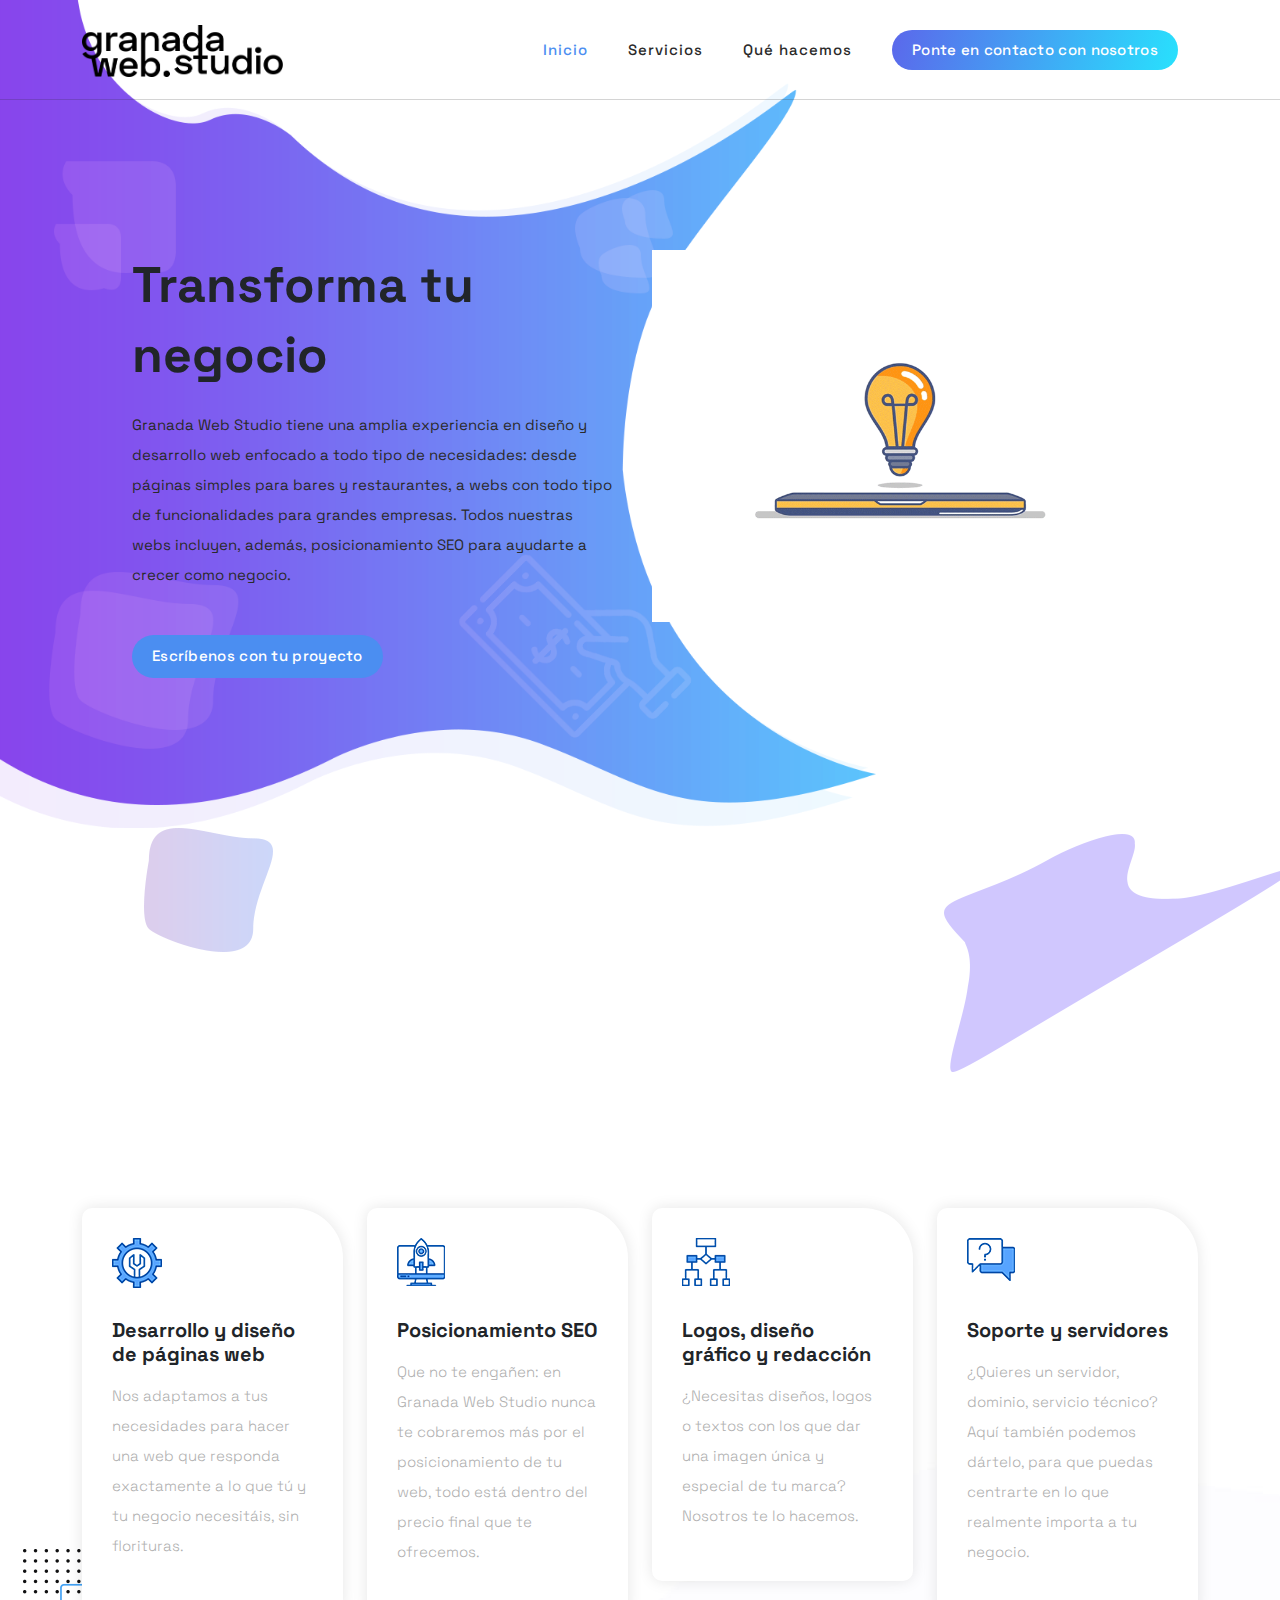
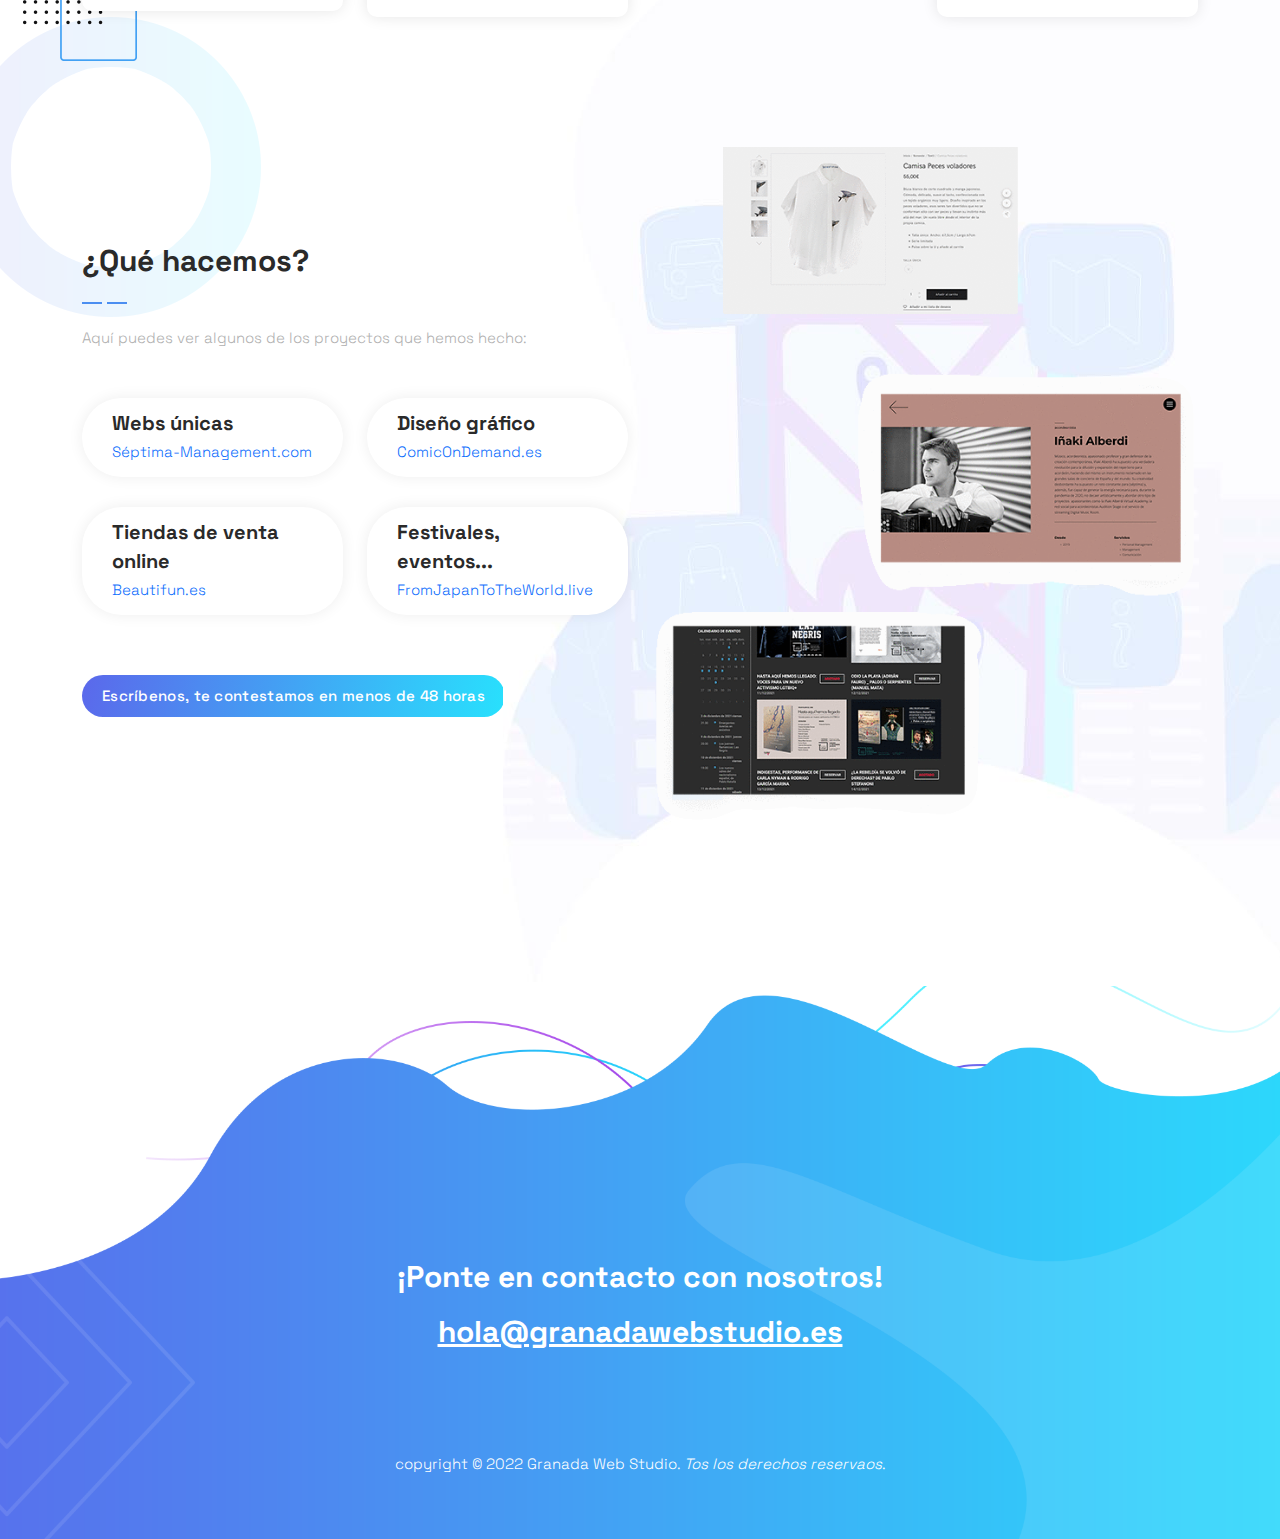
==== commit 73ab1da3: "seo+" ====
--- a/index.html
+++ b/index.html
@@ -188,7 +188,7 @@
             </div>
             <div class="col-lg-6">
               <div class="box-item">
-                <h4><a target="_blank" href="https://comicondemand.es/">Logos y diseño de marca</a></h4>
+                <h4><a target="_blank" href="https://comicondemand.es/">Diseño gráfico</a></h4>
                 <p><a target="_blank" href="https://comicondemand.es/">ComicOnDemand.es</a></p>
               </div>
             </div>
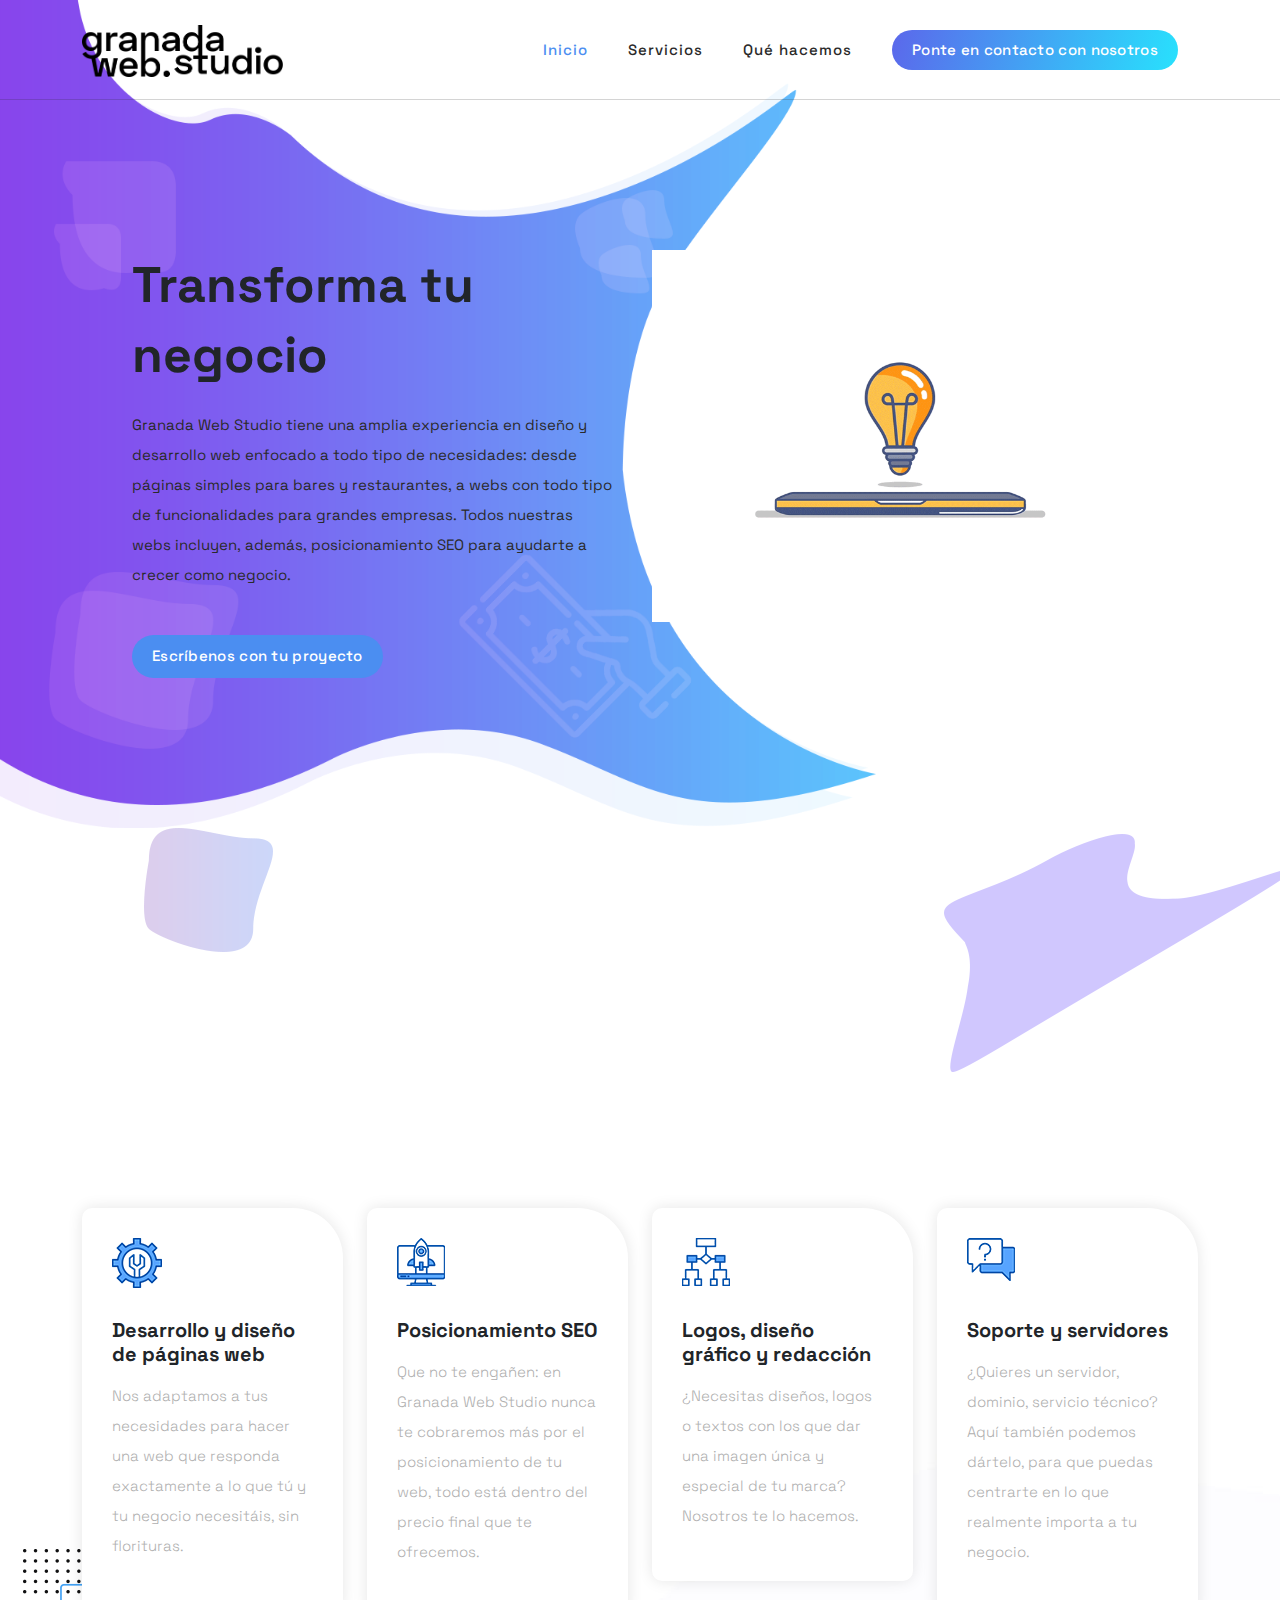
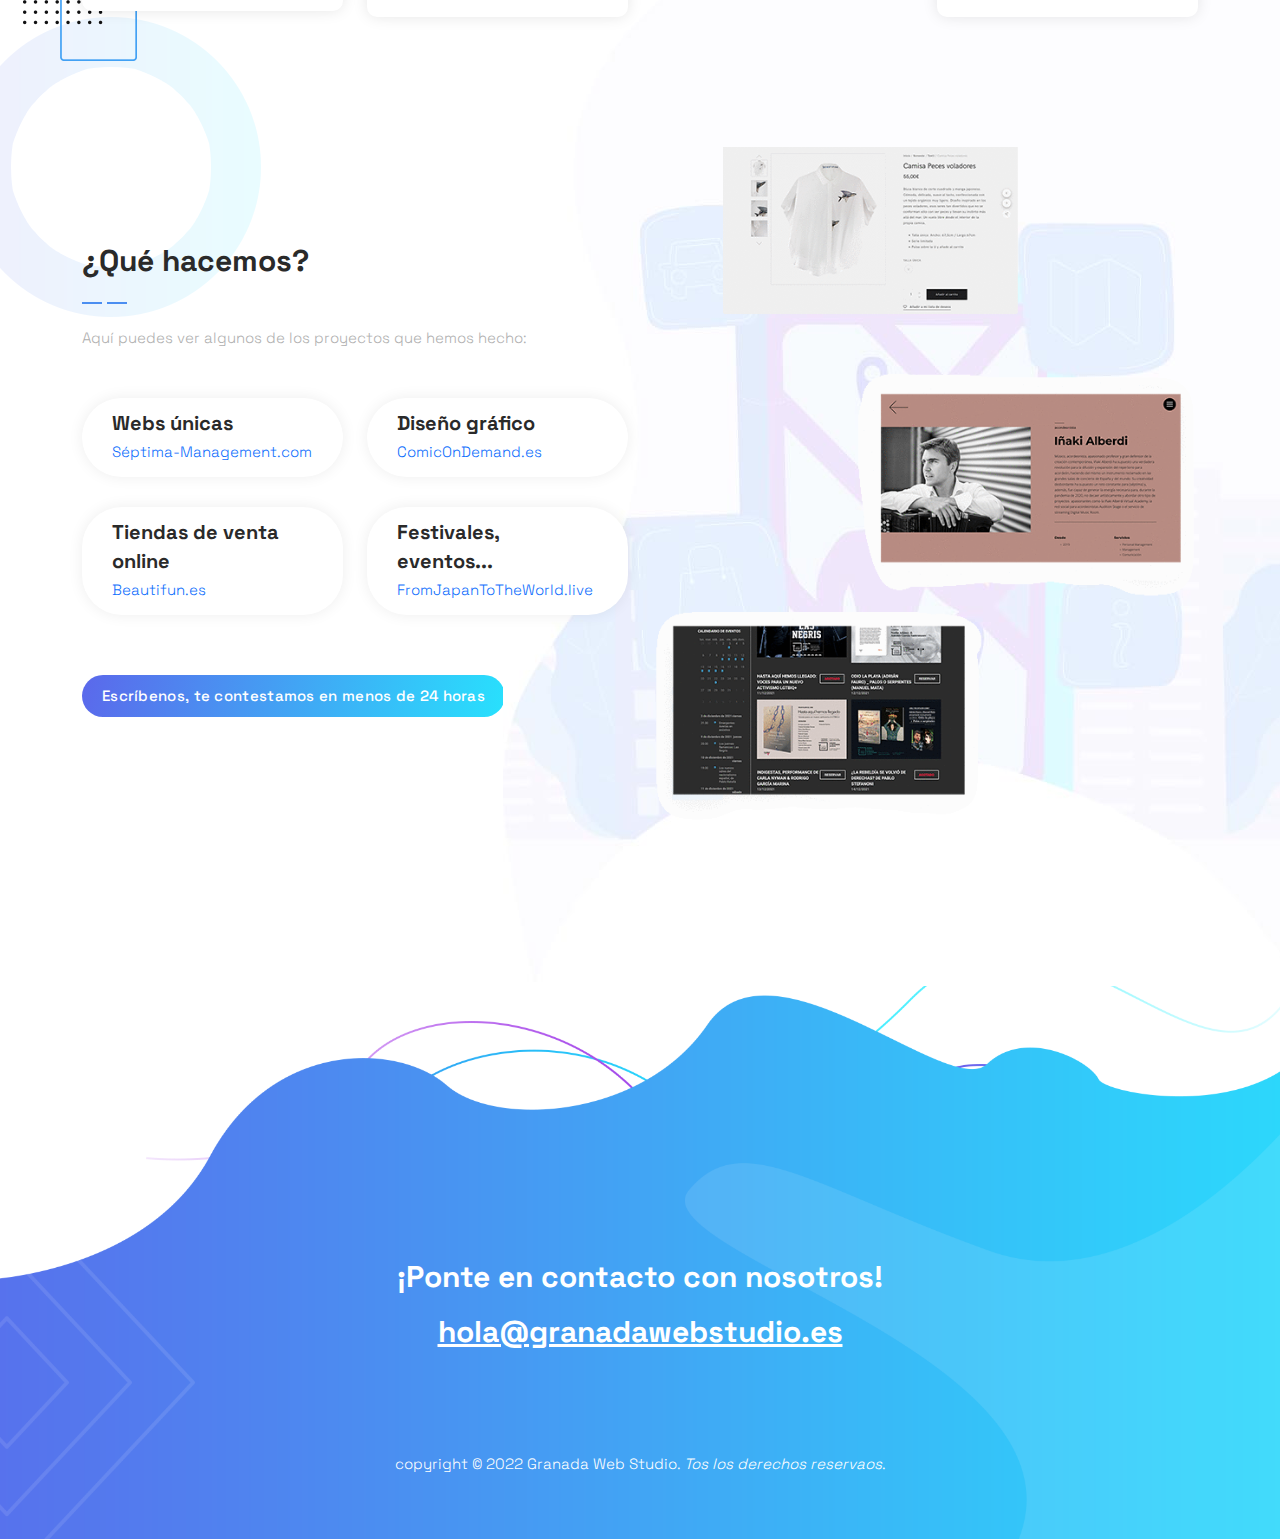
==== commit b5fa5a8d: "24h" ====
--- a/index.html
+++ b/index.html
@@ -206,7 +206,7 @@
             </div>
             <div class="col-lg-12">
               <div class="gradient-button">
-                <a href="#contact">Escríbenos, te contestamos en menos de 48 horas</a>
+                <a href="#contact">Escríbenos, te contestamos en menos de 24 horas</a>
               </div>
             </div>
           </div>
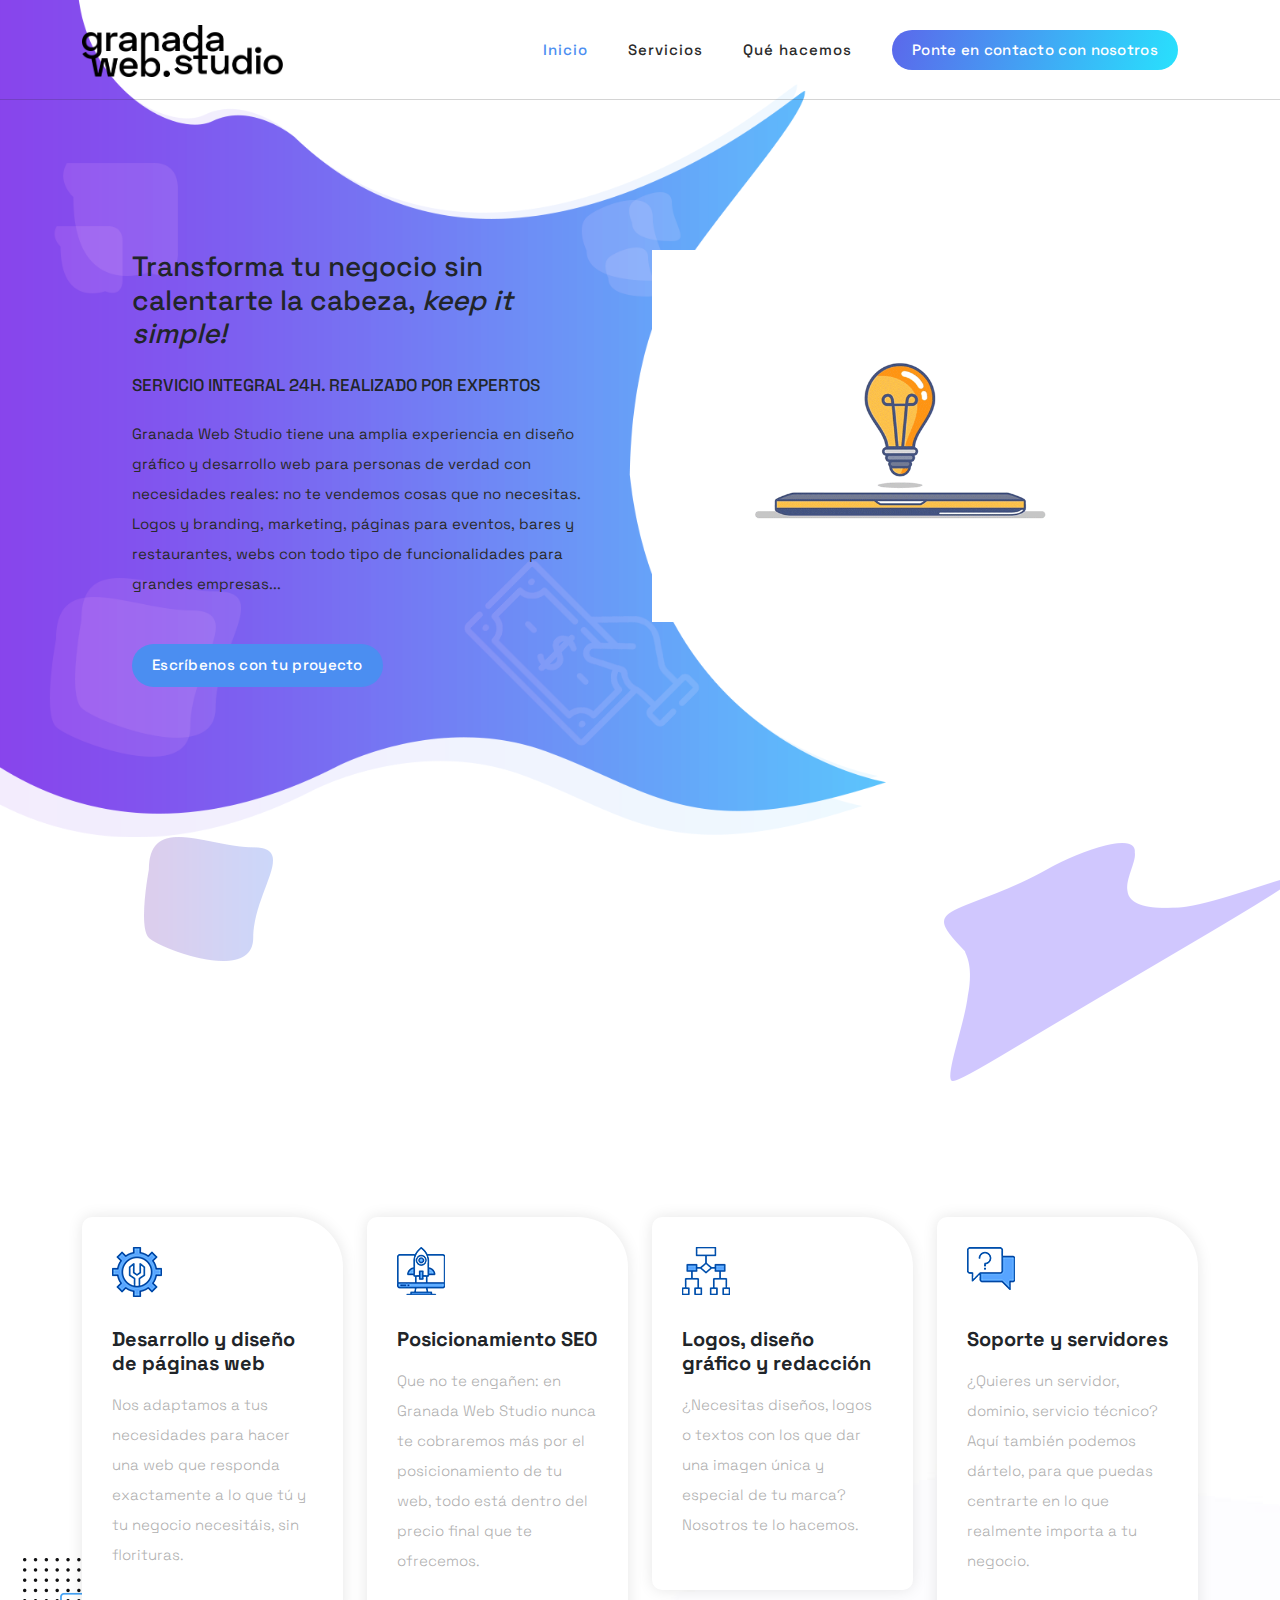
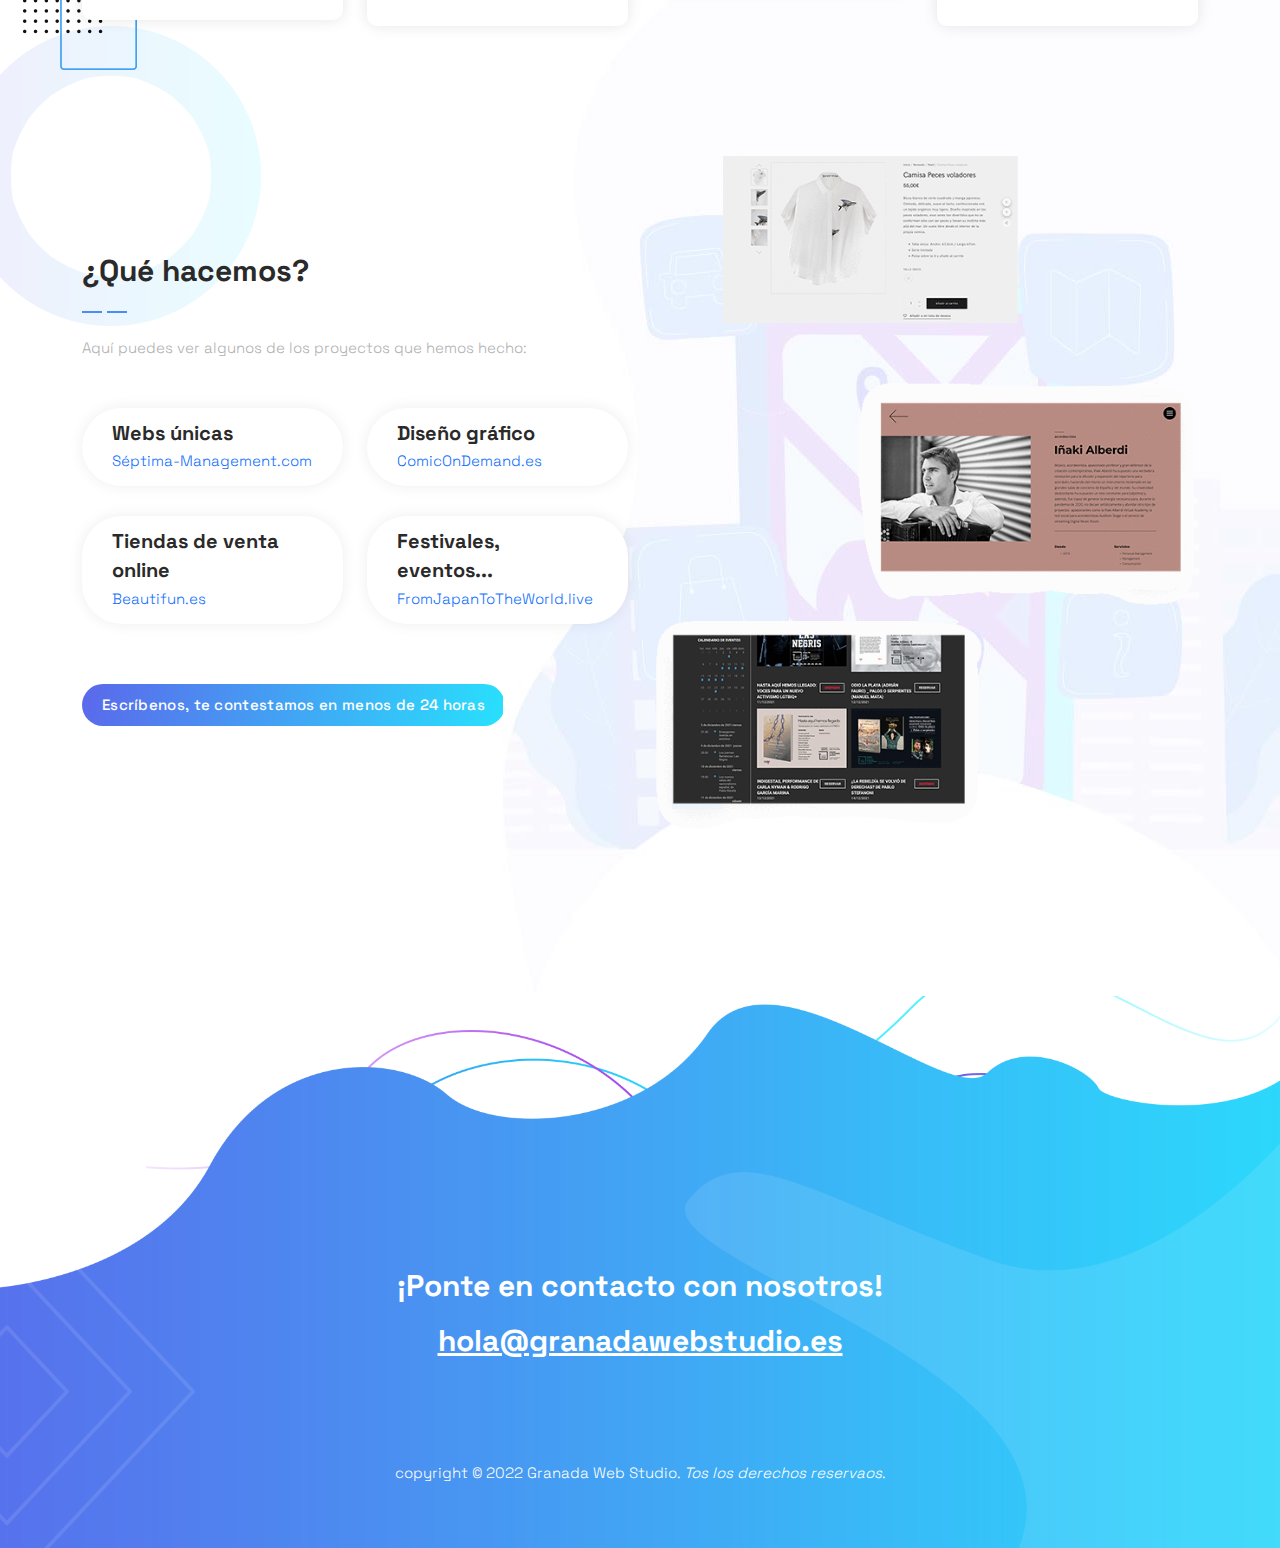
==== commit a1c32ed3: "GUERRILLA" ====
--- a/index.html
+++ b/index.html
@@ -98,8 +98,9 @@
               <div class="left-content show-up header-text wow fadeInLeft" data-wow-duration="1s" data-wow-delay="1s">
                 <div class="row">
                   <div class="col-lg-12">
-                    <h2>Transforma tu negocio</h2>
-                    <p>Granada Web Studio tiene una amplia experiencia en diseño y desarrollo web enfocado a todo tipo de necesidades: desde páginas simples para bares y restaurantes, a webs con todo tipo de funcionalidades para grandes empresas. Todos nuestras webs incluyen, además, posicionamiento SEO para ayudarte a crecer como negocio.</p>
+                    <h3>Transforma tu negocio sin calentarte la cabeza, <i>keep it simple!</i></h3></br>
+                    <h4 style="text-transform:uppercase; font-size: 17px;">Servicio integral 24h. realizado por expertos</h4></br>
+                    <p>Granada Web Studio tiene una amplia experiencia en diseño gráfico y desarrollo web para personas de verdad con necesidades reales: no te vendemos cosas que no necesitas. Logos y branding, marketing, páginas para eventos, bares y restaurantes, webs con todo tipo de funcionalidades para grandes empresas...</p>
                   </div>
                   <div class="col-lg-12">
                     <div class="white-button first-button scroll-to-section">
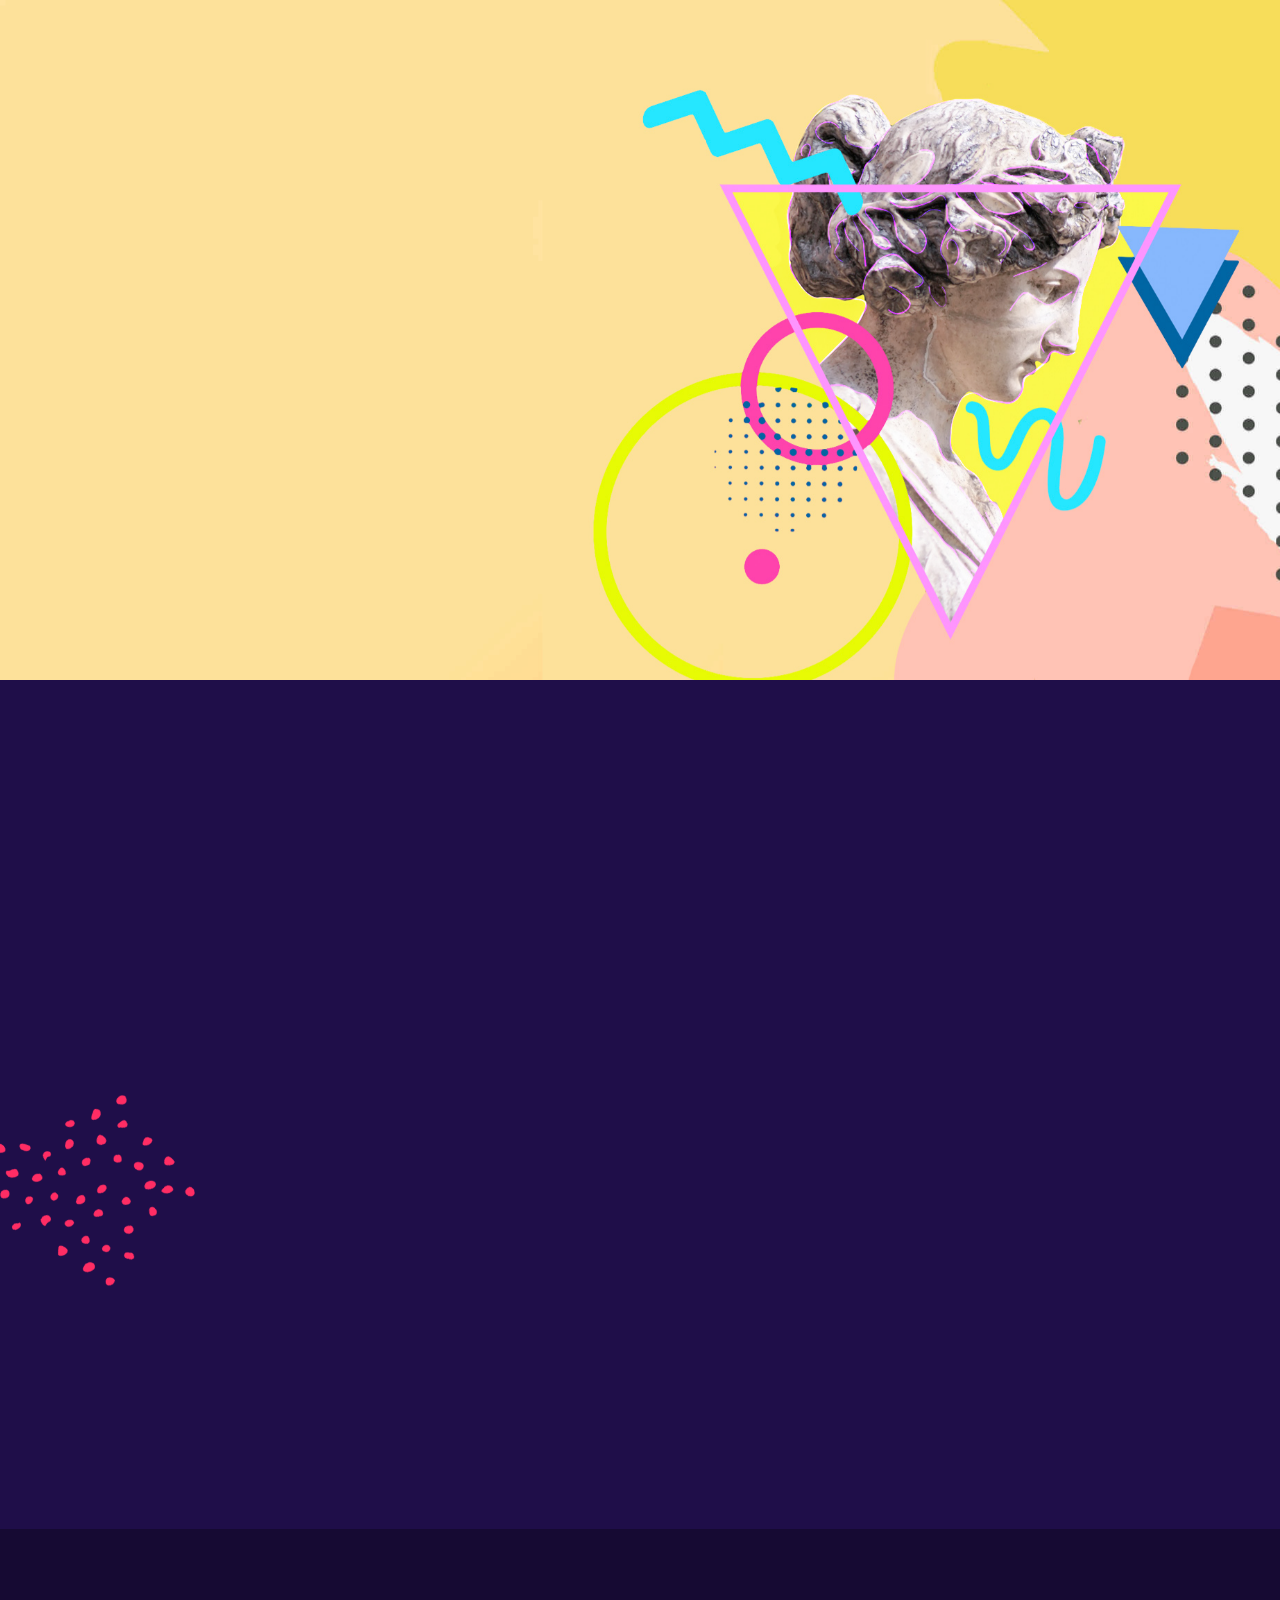
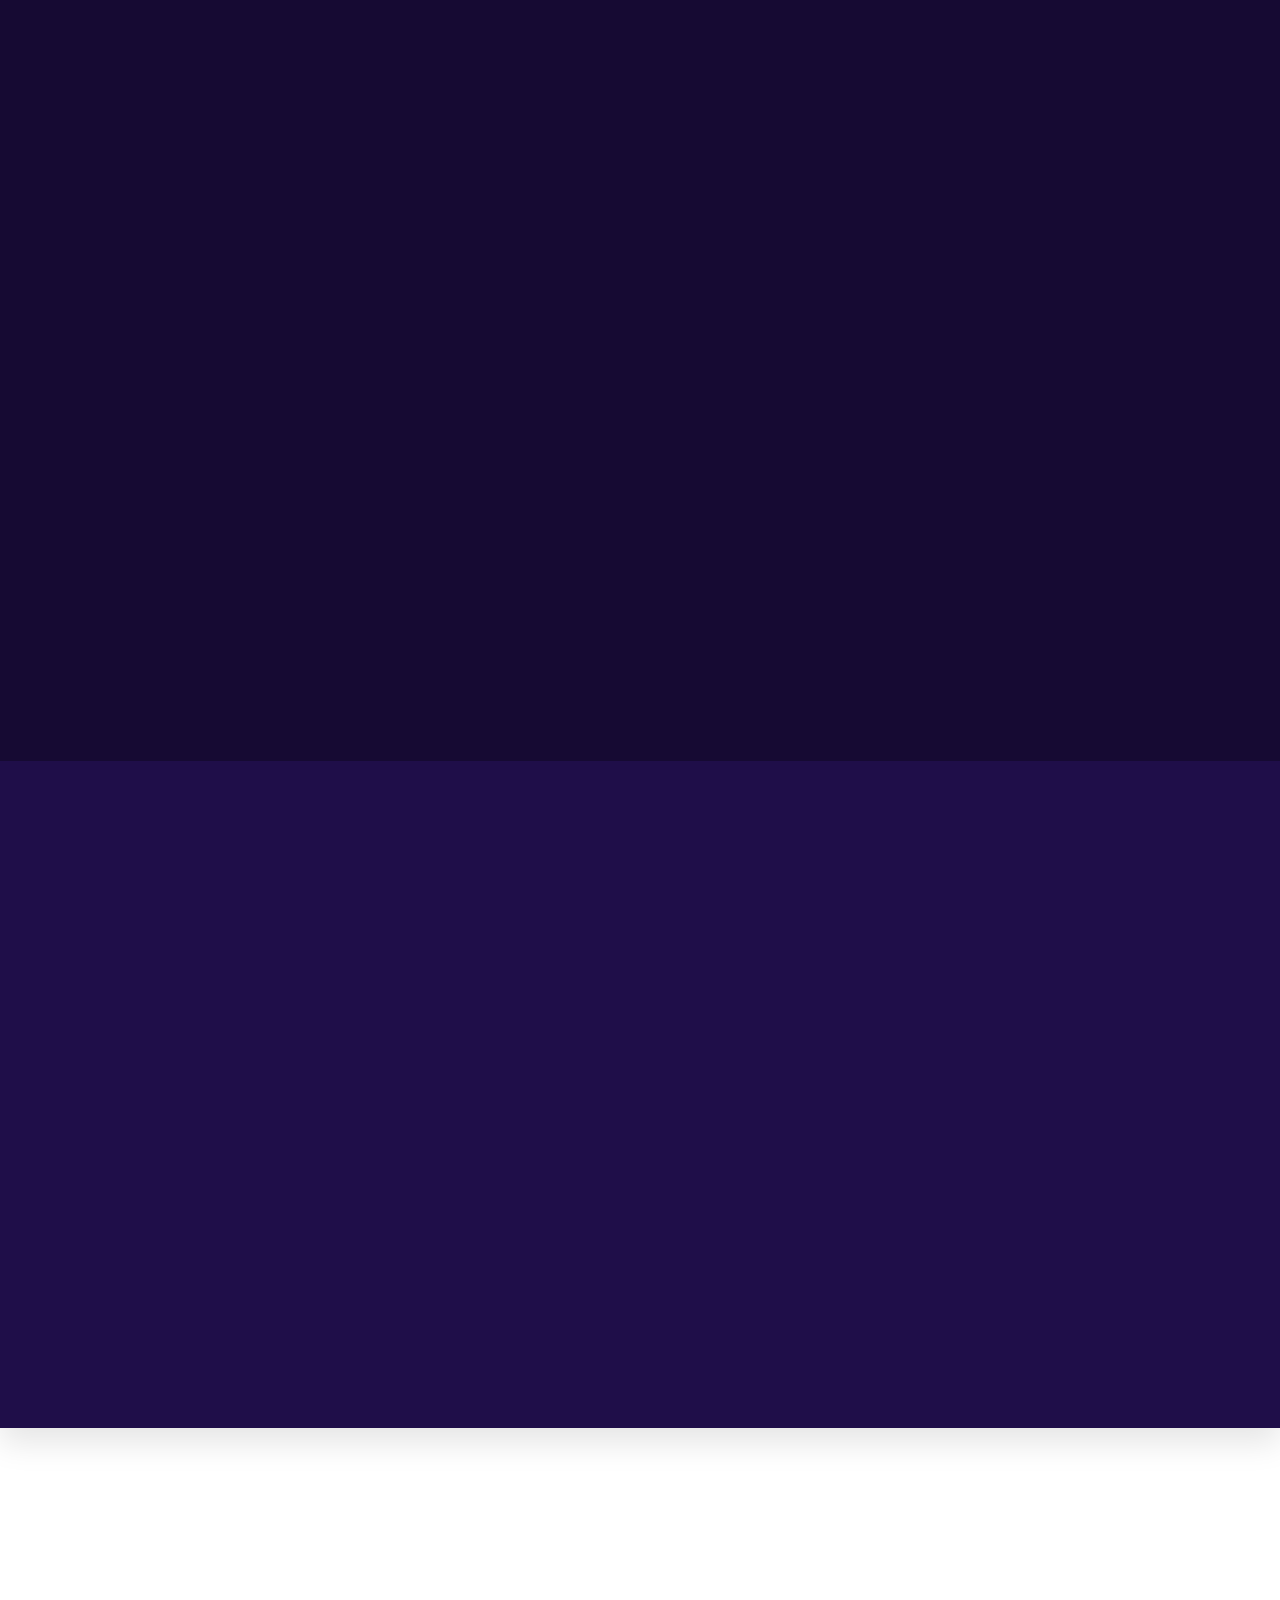
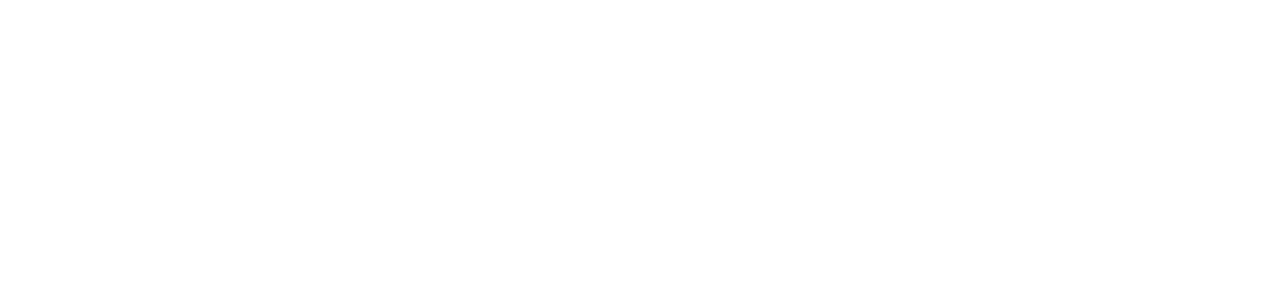
==== commit 34589d10: "new design" ====
--- a/index.html
+++ b/index.html
@@ -1,33 +1,37 @@
-
 <!DOCTYPE html>
-<html lang="es_ES">
-
-  <head>
-
-    <meta charset="UTF-8">
-    <meta name="viewport" content="width=device-width, initial-scale=1, shrink-to-fit=no">
+<html class="no-js vlt-is--homepage-03 vlt-is--header-slide vlt-is--footer-style-3 vlt-is--footer-fixed vlt-is--lowercase-mode" lang="es_ES">
+
+<head>
+	<meta charset="utf-8">
     <meta name="description" content="Diseño web y posicionamiento desde Granada al mejor precio: para negocios, bares, eventos y todo tipo de empresas."/>
     <meta property="og:locale" content="es_ES" />
     <meta property="og:type" content="website" />
     <meta property="og:title" content="Granada Web Studio: diseño web para bares, negocios y empresas" />
     <meta property="og:description" content="Diseño web y posicionamiento desde Granada al mejor precio: para negocios, bares, eventos y todo tipo de empresas." />
-    <meta property="og:url" content="https://mangaondemand.es/" />
+    <meta property="og:url" content="https://granadawebstudio.es/" />
     <meta property="og:site_name" content="Granada Web Studio" />
-    <meta property="og:image" content="assets/images/socials.png" />
+    <meta property="og:image" content="assets/img/socials.png" />
     <meta property="og:image:secure_url" content="assets/images/socials.png" />
-    <meta name="author" content="">
-    <link rel="preconnect" href="https://fonts.googleapis.com">
-    <link rel="preconnect" href="https://fonts.gstatic.com" crossorigin>
-    <link rel="preconnect" href="https://fonts.googleapis.com">
-    <link href="https://fonts.googleapis.com/css2?family=Space+Grotesk:wght@300;400;500;600;700&display=swap" rel="stylesheet"> 
-
-    <title>Granada Web Studio - diseño web para bares, negocios y empresas</title>
-
-    <!-- Bootstrap core CSS -->
-    <link href="vendor/bootstrap/css/bootstrap.min.css" rel="stylesheet">
-
-
-        <!-- Global site tag (gtag.js) - Google Analytics -->
+	<meta name="viewport" content="width=device-width, initial-scale=1, maximum-scale=1">
+	<!--Favicon-->
+	<link rel="icon" type="image/png" href="assets/img/favicon.png">
+	<!--Framework-->
+	<link rel="stylesheet" href="assets/css/framework/bootstrap.min.css">
+	<!--Plugins-->
+	<link rel="stylesheet" href="assets/css/vlt-plugins.css">
+	<!--RevSlider-->
+	<link rel="stylesheet" href="assets/revolution/css/settings.css">
+	<!--Fonts-->
+	<link href="https://fonts.googleapis.com/css?family=Montserrat:400,500,600,700,800%7CMuli:400,400i,600%7CPlayfair+Display:700i" rel="stylesheet">
+	<!--Icons-->
+	<link rel="stylesheet" href="assets/fonts/fontawesome/font-awesome.min.css">
+	<link rel="stylesheet" href="assets/fonts/leedo/style.css">
+	<!--Style-->
+	<link rel="stylesheet" href="assets/css/vlt-style.min.css">
+	<!--Custom-->
+	<link rel="stylesheet" href="assets/css/custom.css">
+  <title>Granada Web Studio - diseño web para bares, negocios y empresas</title>
+  <!-- Global site tag (gtag.js) - Google Analytics -->
 <script async src="https://www.googletagmanager.com/gtag/js?id=UA-214917994-1">
 </script>
 <script>
@@ -38,223 +42,327 @@
   gtag('config', 'UA-214917994-1');
 </script>
 
-    <!-- Additional CSS Files -->
-    <link rel="stylesheet" href="https://use.fontawesome.com/releases/v5.8.1/css/all.css" integrity="sha384-50oBUHEmvpQ+1lW4y57PTFmhCaXp0ML5d60M1M7uH2+nqUivzIebhndOJK28anvf" crossorigin="anonymous">
-    <link rel="stylesheet" href="assets/css/grx.css">
-    <link rel="stylesheet" href="assets/css/animated.css">
-    <link rel="stylesheet" href="assets/css/owl.css">
-
-  </head>
+</head>
 
 <body>
-
-  <!-- ***** Preloader Start ***** -->
-  <div id="js-preloader" class="js-preloader">
-    <div class="preloader-inner">
-      <span class="dot"></span>
-      <div class="dots">
-        <span></span>
-        <span></span>
-        <span></span>
-      </div>
-    </div>
-  </div>
-  <!-- ***** Preloader End ***** -->
-
-  <!-- ***** Header Area Start ***** -->
-  <header class="header-area header-sticky wow slideInDown" data-wow-duration="0.75s" data-wow-delay="0s">
-    <div class="container">
-      <div class="row">
-        <div class="col-12">
-          <nav class="main-nav">
-            <!-- ***** Logo Start ***** -->
-            <a href="index.html" class="logo">
-              <img src="assets/images/logo.png" alt="Chain App Dev">
-            </a>
-            <!-- ***** Logo End ***** -->
-            <!-- ***** Menu Start ***** -->
-            <ul class="nav">
-              <li class="scroll-to-section"><a href="#top" class="active">Inicio</a></li>
-              <li class="scroll-to-section"><a href="#services">Servicios</a></li>
-              <li class="scroll-to-section"><a href="#about">Qué hacemos</a></li>
-              <li><div class="gradient-button"><a href="#contact">Ponte en contacto con nosotros</a></div></li> 
-            </ul>        
-            <a class='menu-trigger'>
-                <span>Menu</span>
-            </a>
-            <!-- ***** Menu End ***** -->
-          </nav>
-        </div>
-      </div>
-    </div>
-  </header>
-
-  <div class="main-banner wow fadeIn" id="top" data-wow-duration="1s" data-wow-delay="0.5s">
-    <div class="container">
-      <div class="row">
-        <div class="col-lg-12">
-          <div class="row">
-            <div class="col-lg-6 align-self-center">
-              <div class="left-content show-up header-text wow fadeInLeft" data-wow-duration="1s" data-wow-delay="1s">
-                <div class="row">
-                  <div class="col-lg-12">
-                    <h3>Transforma tu negocio sin calentarte la cabeza, <i>keep it simple!</i></h3></br>
-                    <h4 style="text-transform:uppercase; font-size: 17px;">Servicio integral 24h. realizado por expertos</h4></br>
-                    <p>Granada Web Studio tiene una amplia experiencia en diseño gráfico y desarrollo web para personas de verdad con necesidades reales: no te vendemos cosas que no necesitas. Logos y branding, marketing, páginas para eventos, bares y restaurantes, webs con todo tipo de funcionalidades para grandes empresas...</p>
-                  </div>
-                  <div class="col-lg-12">
-                    <div class="white-button first-button scroll-to-section">
-                      <a href="#contact">Escríbenos con tu proyecto</a>
-                    </div>
-                  </div>
+	<!--Preloader-->
+	<div class="vlt-site-preloader">
+		<div class="image"><img src="assets/img/preloader.gif" alt=""></div>
+	</div>
+	<!--Site Wrapper-->
+	<div class="vlt-site-wrapper">
+		<!--Site Wrapper Inner-->
+		<div class="vlt-site-wrapper__inner">
+			<!--Header-->
+			<div class="d-none d-lg-block">
+				<div class="vlt-navbar-overlay"></div>
+				
+			</div>
+			<!--Main-->
+			<main class="vlt-main">
+				<div class="rev_slider_wrapper fullwidthbanner-container" id="rev_slider_1_1_wrapper" data-alias="homepage-03" data-source="gallery" style="margin:0px auto;background:transparent;padding:0px;margin-top:0px;margin-bottom:0px;">
+					<!-- START REVOLUTION SLIDER 5.4.8.1 fullwidth mode-->
+					<div class="rev_slider fullwidthabanner" id="rev_slider_1_1" style="display:none;" data-version="5.4.8.1">
+						<ul>
+							<!-- SLIDE-->
+							<li data-index="rs-1" data-transition="fade" data-slotamount="default" data-hideafterloop="0" data-hideslideonmobile="off" data-easein="default" data-easeout="default" data-masterspeed="300" data-rotate="0" data-saveperformance="off" data-title="Slide" data-param1="" data-param2="" data-param3="" data-param4="" data-param5="" data-param6="" data-param7="" data-param8="" data-param9="" data-param10="" data-description="">
+								<!-- MAIN IMAGE--><img class="rev-slidebg" src="assets/img/transparent.png" data-bgcolor="#ffda88" style="background:#ffda88" alt="" data-bgposition="center center" data-bgfit="cover" data-bgrepeat="no-repeat" data-bgparallax="off" data-no-retina="">
+								<!-- LAYERS-->
+								<!-- LAYER NR. 1-->
+								<div class="tp-caption rev_group" id="slide-1-layer-7" data-x="['left','left','left','left']" data-hoffset="['15','15','15','15']" data-y="['middle','middle','middle','middle']" data-voffset="['-150','-150','-150','-100']" data-width="282" data-height="28" data-whitespace="nowrap" data-type="group" data-responsive_offset="off" data-responsive="off" data-frames="[{&quot;delay&quot;:10,&quot;speed&quot;:300,&quot;frame&quot;:&quot;0&quot;,&quot;from&quot;:&quot;opacity:0;&quot;,&quot;to&quot;:&quot;o:1;&quot;,&quot;ease&quot;:&quot;Power3.easeInOut&quot;},{&quot;delay&quot;:&quot;wait&quot;,&quot;speed&quot;:300,&quot;frame&quot;:&quot;999&quot;,&quot;to&quot;:&quot;opacity:0;&quot;,&quot;ease&quot;:&quot;Power3.easeInOut&quot;}]" data-margintop="[0,0,0,0]" data-marginright="[0,0,0,0]" data-marginbottom="[0,0,0,0]" data-marginleft="[0,0,0,0]" data-textalign="['inherit','inherit','inherit','inherit']" data-paddingtop="[0,0,0,0]" data-paddingright="[0,0,0,0]" data-paddingbottom="[0,0,0,0]" data-paddingleft="[0,0,0,0]" style="z-index: 7; min-width: 282px; max-width: 282px; max-width: 28px; max-width: 28px; white-space: nowrap; font-size: 20px; line-height: 22px; font-weight: 400; color: #ffffff; letter-spacing: 0px;">
+									<!-- LAYER NR. 2-->
+									<h2 class="tp-caption" id="slide-1-layer-1" data-x="['left','left','left','left']" data-hoffset="['0','0','0','0']" data-y="['middle','middle','middle','middle']" data-voffset="['0','0','0','0']" data-width="none" data-height="none" data-whitespace="nowrap" data-type="text" data-responsive_offset="off" data-responsive="off" data-frames="[{&quot;delay&quot;:&quot;+490&quot;,&quot;speed&quot;:300,&quot;frame&quot;:&quot;0&quot;,&quot;from&quot;:&quot;opacity:0;&quot;,&quot;to&quot;:&quot;o:1;&quot;,&quot;ease&quot;:&quot;Power2.easeInOut&quot;},{&quot;delay&quot;:&quot;wait&quot;,&quot;speed&quot;:300,&quot;frame&quot;:&quot;999&quot;,&quot;to&quot;:&quot;opacity:0;&quot;,&quot;ease&quot;:&quot;Power3.easeInOut&quot;}]" data-margintop="[0,0,0,0]" data-marginright="[0,0,0,0]" data-marginbottom="[0,0,0,0]" data-marginleft="[0,0,0,0]" data-textalign="['inherit','inherit','inherit','inherit']" data-paddingtop="[0,0,0,0]" data-paddingright="[0,0,0,0]" data-paddingbottom="[0,0,0,0]" data-paddingleft="[0,0,0,0]" style="z-index: 8; white-space: nowrap; font-size: 28px; line-height: 28px; font-weight: 700; color: #1f0e49; letter-spacing: 0px;font-family:Playfair Display;font-style:italic;">Granada Web Studio</h2>
+								</div>
+								<!-- LAYER NR. 4-->
+								<div class="tp-caption rs-parallaxlevel-4" id="slide-1-layer-10" data-x="['left','left','left','left']" data-hoffset="['0','0','0','0']" data-y="['bottom','bottom','bottom','bottom']" data-voffset="['0','0','0','0']" data-width="full-proportional" data-height="full-proportional" data-whitespace="nowrap" data-visibility="['on','on','on','off']" data-type="image" data-basealign="slide" data-responsive_offset="off" data-responsive="off" data-frames="[{&quot;delay&quot;:10,&quot;speed&quot;:300,&quot;frame&quot;:&quot;0&quot;,&quot;from&quot;:&quot;opacity:0;&quot;,&quot;to&quot;:&quot;o:1;&quot;,&quot;ease&quot;:&quot;Power3.easeInOut&quot;},{&quot;delay&quot;:&quot;wait&quot;,&quot;speed&quot;:300,&quot;frame&quot;:&quot;999&quot;,&quot;to&quot;:&quot;opacity:0;&quot;,&quot;ease&quot;:&quot;Power3.easeInOut&quot;}]" data-textalign="['inherit','inherit','inherit','inherit']" data-paddingtop="[0,0,0,0]" data-paddingright="[0,0,0,0]" data-paddingbottom="[0,0,0,0]" data-paddingleft="[0,0,0,0]" style="z-index: 5;"><img src="assets/img/back.jpg" alt="" data-ww="['full-proportional','full-proportional','full-proportional','full-proportional']" data-hh="['full-proportional','full-proportional','full-proportional','full-proportional']" data-no-retina=""></div>
+								<!-- LAYER NR. 5-->
+								<div class="tp-caption tp-shape tp-shapewrapper tp-resizeme rs-parallaxlevel-2" id="slide-1-layer-9" data-x="['left','left','left','left']" data-hoffset="['-360','-360','-360','-400']" data-y="['top','top','top','top']" data-voffset="['-385','-385','-385','-250']" data-width="830" data-height="830" data-whitespace="nowrap" data-type="shape" data-responsive_offset="on" data-frames="[{&quot;delay&quot;:1000,&quot;speed&quot;:1000,&quot;frame&quot;:&quot;0&quot;,&quot;from&quot;:&quot;x:-200px;skX:85px;opacity:0;&quot;,&quot;to&quot;:&quot;o:1;&quot;,&quot;ease&quot;:&quot;easeOutQuad&quot;},{&quot;delay&quot;:&quot;wait&quot;,&quot;speed&quot;:300,&quot;frame&quot;:&quot;999&quot;,&quot;to&quot;:&quot;auto:auto;&quot;,&quot;ease&quot;:&quot;Power3.easeInOut&quot;}]" data-textalign="['inherit','inherit','inherit','inherit']" data-paddingtop="[0,0,0,0]" data-paddingright="[0,0,0,0]" data-paddingbottom="[0,0,0,0]" data-paddingleft="[0,0,0,0]" style="z-index: 6;background-color:rgb(253,244,180);border-radius:500px 500px 500px 500px;"></div>
+								<!-- LAYER NR. 6-->
+								<h1 class="tp-caption" id="slide-1-layer-3" data-x="['left','left','left','left']" data-hoffset="['15','15','15','15']" data-y="['middle','middle','middle','middle']" data-voffset="['-15','-15','-15','0']" data-fontsize="['58','58','58','36']" data-lineheight="['70','70','70','50']" data-width="['500','500','500','442']" data-height="none" data-whitespace="normal" data-type="text" data-responsive_offset="off" data-responsive="off" data-frames="[{&quot;delay&quot;:500,&quot;split&quot;:&quot;lines&quot;,&quot;splitdelay&quot;:0.05,&quot;speed&quot;:2000,&quot;split_direction&quot;:&quot;forward&quot;,&quot;frame&quot;:&quot;0&quot;,&quot;from&quot;:&quot;y:[100%];z:0;rX:0deg;rY:0;rZ:0;sX:1;sY:1;skX:0;skY:0;opacity:0;&quot;,&quot;mask&quot;:&quot;x:0px;y:[100%];s:inherit;e:inherit;&quot;,&quot;to&quot;:&quot;o:1;&quot;,&quot;ease&quot;:&quot;Power2.easeInOut&quot;},{&quot;delay&quot;:&quot;wait&quot;,&quot;speed&quot;:300,&quot;frame&quot;:&quot;999&quot;,&quot;to&quot;:&quot;opacity:0;&quot;,&quot;ease&quot;:&quot;Power3.easeInOut&quot;}]" data-textalign="['inherit','inherit','inherit','inherit']" data-paddingtop="[0,0,0,0]" data-paddingright="[0,0,0,0]" data-paddingbottom="[0,0,0,0]" data-paddingleft="[0,0,0,0]" style="z-index: 10; min-width: 500px; max-width: 500px; white-space: normal; font-size: 58px; line-height: 70px; font-weight: 700; color: #1f0e49; letter-spacing: 0px;font-family:Montserrat;">transforma <br>
+									tu negocio sin <br>
+									complicaciones.
+								</h1>
+								<!-- LAYER NR. 7-->
+								<div class="tp-caption" id="slide-1-layer-4" data-x="['left','left','left','left']" data-hoffset="['15','15','15','15']" data-y="['middle','middle','middle','middle']" data-voffset="['175','175','175','140']" data-width="none" data-height="none" data-whitespace="nowrap" data-type="text" data-responsive_offset="off" data-responsive="off" data-frames="[{&quot;delay&quot;:2500,&quot;speed&quot;:600,&quot;frame&quot;:&quot;0&quot;,&quot;from&quot;:&quot;y:[100%];z:0;rX:0deg;rY:0;rZ:0;sX:1;sY:1;skX:0;skY:0;opacity:0;&quot;,&quot;mask&quot;:&quot;x:0px;y:[100%];s:inherit;e:inherit;&quot;,&quot;to&quot;:&quot;o:1;&quot;,&quot;ease&quot;:&quot;Power2.easeInOut&quot;},{&quot;delay&quot;:&quot;wait&quot;,&quot;speed&quot;:300,&quot;frame&quot;:&quot;999&quot;,&quot;to&quot;:&quot;opacity:0;&quot;,&quot;ease&quot;:&quot;Power3.easeInOut&quot;}]" data-textalign="['inherit','inherit','inherit','inherit']" data-paddingtop="[0,0,0,0]" data-paddingright="[0,0,0,0]" data-paddingbottom="[0,0,0,0]" data-paddingleft="[0,0,0,0]" style="z-index: 11; white-space: nowrap; font-size: 20px; line-height: 22px; font-weight: 400; color: #ffffff; letter-spacing: 0px;font-family:Open Sans;"><a class="vlt-btn vlt-btn--primary vlt-btn--lg vlt-btn--effect" href="mailto:hola@granadawebstudio.es"><span>Contáctanos</span></a></div>
+							</li>
+						</ul>
+						<div class="tp-bannertimer tp-bottom" style="visibility: hidden !important;"></div>
+					</div>
+				</div>
+				<!-- END REVOLUTION SLIDER-->
+				<script>
+					var revapi1,
+						tpj;
+					(function() {
+						if (!/loaded|interactive|complete/.test(document.readyState)) document.addEventListener("DOMContentLoaded", onLoad);
+						else onLoad();
+
+						function onLoad() {
+							if (tpj === undefined) {
+								tpj = jQuery;
+								if ("off" == "on") tpj.noConflict();
+							}
+							if (tpj("#rev_slider_1_1").revolution == undefined) {
+								revslider_showDoubleJqueryError("#rev_slider_1_1");
+							} else {
+								revapi1 = tpj("#rev_slider_1_1").show().revolution({
+									sliderType: "hero",
+									jsFileLocation: "assets/revolution/js/",
+									sliderLayout: "fullwidth",
+									dottedOverlay: "none",
+									delay: 9000,
+									navigation: {},
+									responsiveLevels: [1240, 1024, 778, 480],
+									visibilityLevels: [1240, 1024, 778, 480],
+									gridwidth: [1200, 1200, 778, 480],
+									gridheight: [680, 780, 740, 720],
+									lazyType: "none",
+									parallax: {
+										type: "scroll",
+										origo: "enterpoint",
+										speed: 400,
+										speedbg: 0,
+										speedls: 0,
+										levels: [5, 10, 15, 20, 25, 30, 35, 40, 45, 46, 47, 48, 49, 50, 51, 55],
+										disable_onmobile: "on"
+									},
+									shadow: 0,
+									spinner: "spinner0",
+									autoHeight: "off",
+									disableProgressBar: "on",
+									hideThumbsOnMobile: "off",
+									hideSliderAtLimit: 0,
+									hideCaptionAtLimit: 0,
+									hideAllCaptionAtLilmit: 0,
+									debugMode: false,
+									fallbacks: {
+										simplifyAll: "off",
+										disableFocusListener: false,
+									}
+								});
+							}; /* END OF revapi call */
+						}; /* END OF ON LOAD FUNCTION */
+					}()); /* END OF WRAPPING FUNCTION */
+				</script>
+				<!--Portfolio 04-->
+				<section class="overflow-hidden" style="background-color: #1f0e49;">
+					<div class="vlt-gap-120"></div>
+					<div class="container position-relative">
+						<!--Animation Block-->
+						<div class="vlt-animation-block" data-aos="fade" data-aos-delay="0">
+							<!--Section Title-->
+							<div class="vlt-section-title text-left">
+								<h2 style="color:#fff;">Últimos trabajos
+								</h2>
+							</div>
+						</div>
+						<div class="vlt-gap-70"></div>
+						<!--Particle-->
+						<div class="vlt-particle" data-jarallax-element="100 0" style="max-width: 250px; bottom: -90px; left: calc(-80px - 15px);"><img src="assets/img/particle-01--pink.png" alt=""></div>
+						<!--Animation Block-->
+						<div class="vlt-animation-block" data-aos="fade" data-aos-delay="100">
+							<div class="vlt-custom--9511">
+								<!--Projects Slider-->
+								<div class="vlt-project-slider" data-dots="true" data-nav="false">
+									<div class="swiper-container">
+										<div class="swiper-wrapper">
+											<!--Portfolio Item-->
+											<article class="vlt-portfolio-item vlt-portfolio-item--style-2 filter-design">
+												<div class="vlt-portfolio-item-img">
+													<div class="vlt-fit-image" style="--size-md: 115%; --size-sm: 115%;"><img src="assets/img/septima.jpg" alt=""></div>
+												</div><a class="vlt-portfolio-item-overlay vlt-portfolio-item-overlay--align-center" target="_blank" href="https://septima-management.com/" style="background-color:rgba(31, 14, 73, .8);">
+													<div class="vlt-portfolio-item-meta">
+														<h4 class="vlt-portfolio-item-meta-title" style="color:#fff;">septima management
+														</h4><span class="vlt-portfolio-item-meta-category vlt-display-1" style="color:#fff;">diseño web</span>
+													</div>
+												</a>
+											</article>
+											<!--Portfolio Item-->
+											<article class="vlt-portfolio-item vlt-portfolio-item--style-2 filter-branding">
+												<div class="vlt-portfolio-item-img">
+													<div class="vlt-fit-image" style="--size-md: 115%; --size-sm: 115%;"><img src="assets/img/comic.jpg" alt=""></div>
+												</div><a class="vlt-portfolio-item-overlay vlt-portfolio-item-overlay--align-center" target="_blank" href="https://comicondemand.es" style="background-color:rgba(31, 14, 73, .8);">
+													<div class="vlt-portfolio-item-meta">
+														<h4 class="vlt-portfolio-item-meta-title" style="color:#fff;">Comic Barcelona
+														</h4><span class="vlt-portfolio-item-meta-category vlt-display-1" style="color:#fff;">diseño festival</span>
+													</div>
+												</a>
+											</article>
+											<!--Portfolio Item-->
+											<article class="vlt-portfolio-item vlt-portfolio-item--style-2 filter-photography">
+												<div class="vlt-portfolio-item-img">
+													<div class="vlt-fit-image" style="--size-md: 115%; --size-sm: 115%;"><img src="assets/img/beau.jpg" alt=""></div>
+												</div><a class="vlt-portfolio-item-overlay vlt-portfolio-item-overlay--align-center" target="_blank" href="https://beautifun.es/" style="background-color:rgba(31, 14, 73, .8);">
+													<div class="vlt-portfolio-item-meta">
+														<h4 class="vlt-portfolio-item-meta-title" style="color:#fff;">Beautifun
+														</h4><span class="vlt-portfolio-item-meta-category vlt-display-1" style="color:#fff;">tienda online</span>
+													</div>
+												</a>
+											</article>
+											<!--Portfolio Item-->
+											<article class="vlt-portfolio-item vlt-portfolio-item--style-2 filter-inspiration">
+												<div class="vlt-portfolio-item-img">
+													<div class="vlt-fit-image" style="--size-md: 115%; --size-sm: 115%;"><img src="assets/img/fjtw.jpg" alt=""></div>
+												</div><a class="vlt-portfolio-item-overlay vlt-portfolio-item-overlay--align-center" target="_blank" href="https://fromjapantotheworld.live/" style="background-color:rgba(31, 14, 73, .8);">
+													<div class="vlt-portfolio-item-meta">
+														<h4 class="vlt-portfolio-item-meta-title" style="color:#fff;">From Japan to the World
+														</h4><span class="vlt-portfolio-item-meta-category vlt-display-1" style="color:#fff;">festival digital</span>
+													</div>
+												</a>
+											</article>
+											<!--Portfolio Item
+											<article class="vlt-portfolio-item vlt-portfolio-item--style-2 filter-graphic-design">
+												<div class="vlt-portfolio-item-img">
+													<div class="vlt-fit-image" style="--size-md: 115%; --size-sm: 115%;"><img src="assets/img/portfolio-05.jpg" alt=""></div>
+												</div><a class="vlt-portfolio-item-overlay vlt-portfolio-item-overlay--align-center" target="_blank" href="single-work-05.html" style="background-color:rgba(31, 14, 73, .8);">
+													<div class="vlt-portfolio-item-meta">
+														<h4 class="vlt-portfolio-item-meta-title" style="color:#fff;">Japan Weekend
+														</h4><span class="vlt-portfolio-item-meta-category vlt-display-1" style="color:#fff;">diseño gráfico</span>
+													</div>
+												</a>
+											</article-->
+										</div>
+										<div class="vlt-swiper-pagination vlt-swiper-pagination--style-1"></div>
+									</div>
+								</div>
+							</div>
+						</div>
+					</div>
+					<div class="vlt-gap-120"></div>
+				</section>
+				<!--Services 07-->
+				<section style="background-color: #160a33;">
+					<div class="vlt-gap-120"></div>
+					<div class="container-fluid p-0">
+						<!--Animation Block-->
+						<div class="vlt-animation-block" data-aos="fade" data-aos-delay="0">
+							<!--Marquee Element-->
+							<div class="vlt-marquee d-none d-md-block" data-direction="normal" data-duration="10000" style="margin-bottom: -100px;"><span class="vlt-marquee__item vlt-marquee__item--original">
+									<!--Fit Text--><span class="vlt-fittext" data-comp-rate="0.4" data-min-size="42" data-max-size="300" style="color:#1f0e47;">Servicios</span></span><span class="vlt-marquee__item vlt-marquee__item--copy">
+									<!--Fit Text--><span class="vlt-fittext" data-comp-rate="0.4" data-min-size="42" data-max-size="300" style="color:#1f0e47;">Servicios</span></span>
+							</div>
+						</div>
+					</div>
+					<div class="container">
+						<div class="row">
+							<div class="col-md-4">
+								<!--Animation Block-->
+								<div class="vlt-animation-block" data-aos="fade" data-aos-delay="0">
+									<!--Services Item-->
+									<div class="vlt-services vlt-services--top-center">
+										<div class="vlt-services__icon"><i class="leedo-design-skills"></i></div>
+										<div class="vlt-services__content">
+											<h4 class="vlt-services__title" style="color:#fdf4b4;">Desarrollo y diseño de páginas web
+											</h4>
+											<p class="vlt-services__text" style="color:#fff;">Nos adaptamos a ti para hacer una web que responda exactamente a lo que tú y tu negocio necesitáis, sin florituras.
+											</p>
+										</div>
+									</div>
+								</div>
+								<div class="vlt-gap-60--sm"></div>
+							</div>
+							<div class="col-md-4">
+								<!--Animation Block-->
+								<div class="vlt-animation-block" data-aos="fade" data-aos-delay="100">
+									<!--Services Item-->
+									<div class="vlt-services vlt-services--top-center">
+										<div class="vlt-services__icon"><i class="leedo-bucket"></i></div>
+										<div class="vlt-services__content">
+											<h4 class="vlt-services__title" style="color:#fdf4b4;">Logos, diseño gráfico y redacción
+											</h4>
+											<p class="vlt-services__text" style="color:#fff;">¿Necesitas diseños, logos o textos con los que dar una imagen única y especial de tu marca? Nosotros te lo hacemos.
+											</p>
+										</div>
+									</div>
+								</div>
+								<div class="vlt-gap-60--sm"></div>
+							</div>
+							<div class="col-md-4">
+								<!--Animation Block-->
+								<div class="vlt-animation-block" data-aos="fade" data-aos-delay="200">
+									<!--Services Item-->
+									<div class="vlt-services vlt-services--top-center">
+										<div class="vlt-services__icon"><i class="leedo-browser"></i></div>
+										<div class="vlt-services__content">
+											<h4 class="vlt-services__title" style="color:#fdf4b4;">Marketing y posicionamiento
+											</h4>
+											<p class="vlt-services__text" style="color:#fff;">Llega a tus clientes potenciales y conecta con ellos con nuestras estrategias de comunicación y diseño digital.
+											</p>
+										</div>
+									</div>
+								</div>
+							</div>
+						</div>
+						<div class="vlt-gap-70"></div>
+						<div class="text-center">
+							<!--Animation Block-->
+							<div class="vlt-animation-block" data-aos="fade" data-aos-delay="0">
+								<!--Button--><a class="vlt-btn vlt-btn--primary vlt-btn--lg vlt-btn--effect" href="mailto:hola@granadawebstudio.es"><span>Pide un presupuesto</span></a>
+							</div>
+						</div>
+					</div>
+					<div class="vlt-gap-120"></div>
+				</section>
+				<!--Partners 04-->
+				<section style="background-color: #1f0e49;">
+					<div class="vlt-gap-120"></div>
+					<div class="container">
+						<div class="row">
+							<div class="col-md-5">
+								<!--Animation Block-->
+								<div class="vlt-animation-block" data-aos="fade" data-aos-delay="0">
+									<h3 class="m-0 vlt-white-color"><span class="text-lowercase">Todo lo que <span class="vlt-second-color">tu idea</span> necesita para llegar aún más lejos.</h3>
+								</div>
+								<div class="vlt-gap-60--sm"></div>
+							</div>
+							<div class="col-md-5 offset-md-1">
+								<!--Animation Block-->
+								<div class="vlt-animation-block" data-aos="fade" data-aos-delay="100">
+									<p class="vlt-white-color">Granada Web Studio tiene una amplia experiencia en diseño gráfico y desarrollo web para personas de verdad con necesidades reales. Logos y branding, marketing, páginas para eventos, festivales de música, bares y restaurantes, hasta webs con todo tipo de funcionalidades para grandes empresas.</p>
+                  <p class="vlt-white-color">Llevamos 10 años trabajando con todo tipo de clientes. Sabemos lo que necesitas y cuál es la forma más rápida, barata y eficiente de dártelo: no te vendemos cosas que no necesitas. </p>
                 </div>
-              </div>
-            </div>
-            <div class="col-lg-6">
-              <div class="right-image wow fadeInRight" data-wow-duration="1s" data-wow-delay="0.5s">
-                <img src="assets/images/home.gif" alt="">
-              </div>
-            </div>
-          </div>
-        </div>
-      </div>
-    </div>
-  </div>
-
-  <div id="services" class="services section">
-    <div class="container">
-      <div class="row">
-        <div class="col-lg-8 offset-lg-2">
-          <div class="section-heading  wow fadeInDown" data-wow-duration="1s" data-wow-delay="0.5s">
-            <h4>Todo lo que tu idea necesita</h4>
-            <img src="assets/images/heading-line-dec.png" alt="">
-            <p>En Granada Web Studio llevamos 10 años trabajando con todo tipo de clientes. Sabemos lo que necesitas y cuál es la forma más rápida, barata y eficiente de dártelo. Échale un ojo a esto:</p>
-          </div>
-        </div>
-      </div>
-    </div>
-    <div class="container">
-      <div class="row">
-        <div class="col-lg-3">
-          <div class="service-item first-service">
-            <div class="icon"></div>
-            <h4>Desarrollo y diseño de páginas web</h4>
-            <p>Nos adaptamos a tus necesidades para hacer una web que responda exactamente a lo que tú y tu negocio necesitáis, sin florituras.</p>
-            
-          </div>
-        </div>
-        <div class="col-lg-3">
-          <div class="service-item second-service">
-            <div class="icon"></div>
-            <h4>Posicionamiento SEO</h4>
-            <p>Que no te engañen: en Granada Web Studio nunca te cobraremos más por el posicionamiento de tu web, todo está dentro del precio final que te ofrecemos.</p>
-            
-          </div>
-        </div>
-        <div class="col-lg-3">
-          <div class="service-item third-service">
-            <div class="icon"></div>
-            <h4>Logos, diseño gráfico y redacción</h4>
-            <p>¿Necesitas diseños, logos o textos con los que dar una imagen única y especial de tu marca? Nosotros te lo hacemos.</p>
-            
-          </div>
-        </div>
-        <div class="col-lg-3">
-          <div class="service-item fourth-service">
-            <div class="icon"></div>
-            <h4>Soporte y servidores</h4>
-            <p>¿Quieres un servidor, dominio, servicio técnico? Aquí también podemos dártelo, para que puedas centrarte en lo que realmente importa a tu negocio.</p>
-            
-          </div>
-        </div>
-      </div>
-    </div>
-  </div>
-
-  <div id="about" class="about-us section">
-    <div class="container">
-      <div class="row">
-        <div class="col-lg-6 align-self-center">
-          <div class="section-heading">
-            <h4>¿Qué hacemos?</h4>
-            <img src="assets/images/heading-line-dec.png" alt="">
-            <p>Aquí puedes ver algunos de los proyectos que hemos hecho:</p>
-          </div>
-          <div class="row">
-            <div class="col-lg-6">
-              <div class="box-item">
-                <h4><a target="_blank" href="https://septima-management.com/">Webs únicas</a></h4>
-                <p><a target="_blank" href="https://septima-management.com/">Séptima-Management.com</a></p>
-              </div>
-            </div>
-            <div class="col-lg-6">
-              <div class="box-item">
-                <h4><a target="_blank" href="https://comicondemand.es/">Diseño gráfico</a></h4>
-                <p><a target="_blank" href="https://comicondemand.es/">ComicOnDemand.es</a></p>
-              </div>
-            </div>
-            <div class="col-lg-6">
-              <div class="box-item">
-                <h4><a target="_blank" href="https://beautifun.es/">Tiendas de venta online</a></h4>
-                <p><a target="_blank" href="https://beautifun.es/">Beautifun.es</a></p>
-              </div>
-            </div>
-            <div class="col-lg-6">
-              <div class="box-item">
-                <h4><a target="_blank" href="https://fromjapantotheworld.live/">Festivales, eventos...</a></h4>
-                <p><a target="_blank" href="https://fromjapantotheworld.live/">FromJapanToTheWorld.live</a></p>
-              </div>
-            </div>
-            <div class="col-lg-12">
-              <div class="gradient-button">
-                <a href="#contact">Escríbenos, te contestamos en menos de 24 horas</a>
-              </div>
-            </div>
-          </div>
-        </div>
-        <div class="col-lg-6">
-          <div class="right-image">
-            <img src="assets/images/webs.gif" alt="">
-          </div>
-        </div>
-      </div>
-    </div>
-  </div>
-
- 
-  <footer id="contact">
-    <div class="container">
-      <div class="row">
-        <div class="col-lg-12">
-          <div class="section-heading">
-            <h4>¡Ponte en contacto con nosotros!</h4>
-              <h4 class="email"><a style="color:#fff;text-decoration: underline !important;" href="mailto:hola@granadawebstudio.es">hola@granadawebstudio.es</a></h4>
-            </div>
-          </div>
-            
-        </div>
-      </div>
-      <div class="row">
-        
-        <div class="col-lg-12">
-          <div class="copyright-text">
-            <p>copyright © 2022 Granada Web Studio. <i>Tos los derechos reservaos</i>.
-         
-        </p>
-          </div>
-        </div>
-      </div>
-    </div>
-  </footer>
-
-
-  <!-- Scripts -->
-  <script src="vendor/jquery/jquery.min.js"></script>
-  <script src="vendor/bootstrap/js/bootstrap.bundle.min.js"></script>
-  <script src="assets/js/owl-carousel.js"></script>
-  <script src="assets/js/animation.js"></script>
-  <script src="assets/js/imagesloaded.js"></script>
-  <script src="assets/js/popup.js"></script>
-  <script src="assets/js/custom.js"></script>
+							</div>
+						</div>
+					</div>
+					<div class="vlt-gap-100"></div>
+					<div class="vlt-gap-120"></div>
+				</section>
+			</main>
+			<!--Back to Top--><a class="vlt-btn vlt-btn--secondary vlt-btn--effect vlt-btn--go-top hidden" href="#"><span><i class="leedo-chevron-up"></i></span></a>
+		</div>
+		<!--Footer-->
+		<footer class="vlt-footer vlt-footer--style-3 vlt-footer--fixed">
+			<div class="container">
+				<div class="text-center">
+					<!--Content-->
+					<div class="vlt-footer-content vlt-footer-content--style-1"><a href="mailto:hola@granadawebstudio.es">hola@granadawebstudio.es</a></div>
+					<!--Copyright-->
+					<div class="vlt-footer-copyright">
+						<p>copyright © 2022 Granada Web Studio</p>
+					</div>
+					<!--Socials-->
+					<div class="vlt-footer-socials vlt-footer-socials--style-1"></div>
+				</div>
+			</div>
+		</footer>
+	</div>
+	<!--Libs-->
+	<script src="assets/scripts/vlt-plugins.min.js"></script>
+	<script src="assets/scripts/vlt-helpers.js"></script>
+	<script src="assets/scripts/vlt-controllers.min.js"></script>
+	<!--RevSlider-->
+	<script src="assets/revolution/js/jquery.themepunch.tools.min.js"></script>
+	<script src="assets/revolution/js/jquery.themepunch.revolution.min.js"></script>
+	<!--RevSlider Extensions-->
+	<script src="assets/revolution/js/extensions/revolution.extension.actions.min.js"></script>
+	<script src="assets/revolution/js/extensions/revolution.extension.carousel.min.js"></script>
+	<script src="assets/revolution/js/extensions/revolution.extension.kenburn.min.js"></script>
+	<script src="assets/revolution/js/extensions/revolution.extension.layeranimation.min.js"></script>
+	<script src="assets/revolution/js/extensions/revolution.extension.migration.min.js"></script>
+	<script src="assets/revolution/js/extensions/revolution.extension.navigation.min.js"></script>
+	<script src="assets/revolution/js/extensions/revolution.extension.parallax.min.js"></script>
+	<script src="assets/revolution/js/extensions/revolution.extension.slideanims.min.js"></script>
+	<script src="assets/revolution/js/extensions/revolution.extension.video.min.js"></script>
 </body>
+
 </html>